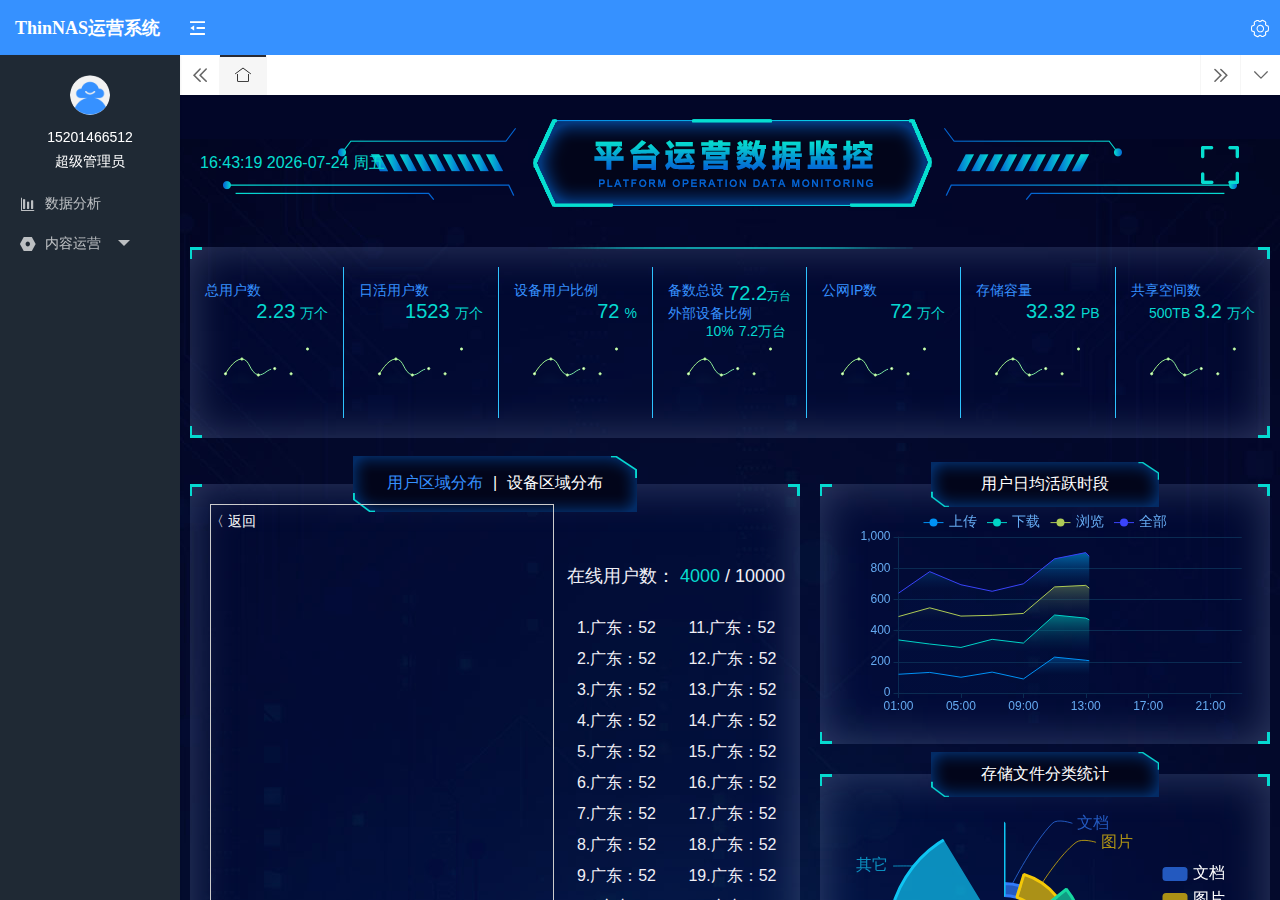
==== views/index.html @ bcdb0633 "first commit 精选内容运营 搜索，列表完成" ====
<!DOCTYPE html>
<html>
<head>
    <meta charset="utf-8">
    <!-- <title>thinNAS</title> -->
    <title>ThinNAS运营系统</title>
    <meta name="renderer" content="webkit">
    <meta http-equiv="X-UA-Compatible" content="IE=edge,chrome=1">
    <link rel="alternate icon" type="image/png" sizes="16x16" href="images/favicon.png">
    <link rel="stylesheet" href="../layuiadmin/layui/css/layui.css" media="all">
    <link rel="stylesheet" href="../layuiadmin/style/admin.css" media="all">
    <link rel="stylesheet" href="font_icon/iconfont.css"><!-- 阿里自定义图标 -->
    <script src="../layuiadmin/layui/layui.js"></script>
    <script src="../js/jquery-3.1.1.min.js"></script>
    <script src="../js/jquery_ex.js"></script>
</head>
<body class="layui-layout-body">
<div id="LAY_app">
    <div class="layui-layout layui-layout-admin">
        <div class="layui-header">
            <div class="layui-logo layui-icon layui-side" lay-href="system/account_list.html">
                <!-- <span>ThinNAS运营系统</span> -->
                <span>ThinNAS运营系统</span>
            </div>
            <!-- 头部区域 -->
            <ul class="layui-nav layui-layout-left">
                <li class="layui-nav-item layadmin-flexible" lay-unselect>
                    <a href="javascript:;" layadmin-event="flexible" title="侧边伸缩">
                        <i class="layui-icon layui-icon-shrink-right" id="LAY_app_flexible"></i>
                    </a>
                </li>
            </ul>
            <ul class="layui-nav layui-layout-right" lay-filter="layadmin-layout-right">
                <li class="layui-nav-item" lay-unselect>
                    <i class="layui-icon iconfont icon-shezhi"></i>
                    <dl class="layui-nav-child">
                        <dd><a lay-href="set/course.html"><i class="layui-icon iconfont icon-shiyongjiaocheng"></i>使用教程</a></dd>
                        <dd><a lay-href="set/question.html"><i class="layui-icon iconfont icon-changjianwenti"></i>常见问题</a></dd>
                        <dd class="layui-ds" data-type="changepwd" ><a href="javascript:;"><i class="layui-icon iconfont icon-xiugaimima"></i>修改密码</a></dd>
                        <dd class="layui-ds" data-type="loginout" ><a href="javascript:;"><i class="layui-icon iconfont icon-exit-logon"></i>退出登录</a></dd>
                    </dl>
                </li>
            </ul>
        </div>

        <!-- 侧边菜单 -->
        <div class="layui-side layui-side-menu">
            
            <div class="">
                <div class="layui-head">
                    <a href="javascript:;" lay-href="">
                        <img id="headimg" src="images/headImg.png" width="40" height="40" />
                        <p id="phone">15201466512</p>
                        <p id="username">超级管理员</p>
                    </a>
                </div>
                <ul class="layui-nav layui-nav-tree" lay-shrink="all" id="LAY-system-side-menu" lay-filter="layadmin-system-side-menu">
                    <li data-name="get" class="layui-nav-item">
                        <a href="javascript:;" lay-href="console/console.html" lay-tips="数据分析" >
                            <i class="layui-icon iconfont icon-data-analysis"></i>
                            <cite>数据分析</cite>
                        </a>
                    </li>
                    
                   
                    <!-- <li data-name="get" class="layui-nav-item">
                        <a href="javascript:;" lay-href="" lay-tips="账号信息" lay-direction="2">
                            <i class="layui-icon iconfont icon-fuwu2"></i>
                            <cite>内容运营</cite>
                        </a>
                    </li> -->
                    <li data-name="component" class="layui-nav-item ">
                        <a href="javascript:;" lay-tips="设置" lay-direction="2">
                            <i class="layui-icon iconfont icon-xitongguanli"></i>
                            <cite>内容运营</cite>
                        </a>
                        <dl class="layui-nav-child">
                            <dd><a lay-href="operate/select_list.html">精选运营</a></dd>
                            <dd data-name="property"><a lay-href="system/circle_list.html">圈子加精审核</a></dd>
                        </dl>
                    </li>
                    
                
                
                </ul>
            </div>
        </div>

        <div class="layadmin-pagetabs" id="LAY_app_tabs">
            <div class="layui-icon layadmin-tabs-control layui-icon-prev" layadmin-event="leftPage"></div>
            <div class="layui-icon layadmin-tabs-control layui-icon-next" layadmin-event="rightPage"></div>
            <div class="layui-icon layadmin-tabs-control layui-icon-down">
                <ul class="layui-nav layadmin-tabs-select" lay-filter="layadmin-pagetabs-nav">
                    <li class="layui-nav-item" lay-unselect>
                        <a href="javascript:;"></a>
                        <dl class="layui-nav-child layui-anim-fadein">
                            <dd layadmin-event="closeThisTabs"><a href="javascript:;">关闭当前标签页</a></dd>
                            <dd layadmin-event="closeOtherTabs"><a href="javascript:;">关闭其它标签页</a></dd>
                            <dd layadmin-event="closeAllTabs"><a href="javascript:;">关闭全部标签页</a></dd>
                        </dl>
                    </li>
                </ul>
            </div>
            <div class="layui-tab" lay-unauto lay-allowClose="true" lay-filter="layadmin-layout-tabs">
                <ul class="layui-tab-title" id="LAY_app_tabsheader">
                    <li lay-id="system/account_list.html" lay-attr="system/account_list.html" class="layui-this"><i
                            class="layui-icon layui-icon-home"></i></li>
                </ul>
            </div>
        </div>
        <!-- 主体内容 -->
        <div class="layui-body" id="LAY_app_body" style="top:95px;">
            <div class="layadmin-tabsbody-item layui-show">
                <iframe src="console/console.html" frameborder="0" allowFullScreen=true class="layadmin-iframe"></iframe>
            </div>
        </div>

        <!-- 辅助元素，一般用于移动设备下遮罩 -->
        <div class="layadmin-body-shade" layadmin-event="shade"></div>
    </div>
</div>
<script src="index.js"></script>
</body>
</html>
---- layuiadmin/layui/css/layui.css ----
/** layui-v2.4.5 MIT License By https://www.layui.com */
.layui-inline,img {display:inline-block;vertical-align:middle}
h1,h2,h3,h4,h5,h6 {font-weight:400}
.layui-edge,.layui-header,.layui-inline,.layui-main {position:relative}
.layui-elip,.layui-form-checkbox span,.layui-form-pane .layui-form-label {text-overflow:ellipsis;white-space:nowrap}
.layui-btn,.layui-edge,.layui-inline,img {vertical-align:middle}
.layui-btn,.layui-disabled,.layui-icon,.layui-unselect {-webkit-user-select:none;-ms-user-select:none;-moz-user-select:none}
blockquote,body,button,dd,div,dl,dt,form,h1,h2,h3,h4,h5,h6,input,li,ol,p,pre,td,textarea,th,ul {margin:0;padding:0;-webkit-tap-highlight-color:rgba(0,0,0,0)}
a:active,a:hover {outline:0}
img {border:none}
li {list-style:none}
table {border-collapse:collapse;border-spacing:0}
h4,h5,h6 {font-size:100%}
button,input,optgroup,option,select,textarea {font-family:inherit;font-size:inherit;font-style:inherit;font-weight:inherit;outline:0}
pre {white-space:pre-wrap;white-space:-moz-pre-wrap;white-space:-pre-wrap;white-space:-o-pre-wrap;word-wrap:break-word}
body {line-height:24px;font:14px Helvetica Neue,Helvetica,PingFang SC,Tahoma,Arial,sans-serif}
hr {height:1px;margin:10px 0;border:0;clear:both}
a {color:#333;text-decoration:none}
a:hover {color:#777}
a cite {font-style:normal;*cursor:pointer}
.layui-border-box,.layui-border-box * {box-sizing:border-box}
.layui-box,.layui-box * {box-sizing:content-box}
.layui-clear {clear:both;*zoom:1}
.layui-clear:after {content:'\20';clear:both;*zoom:1;display:block;height:0}
.layui-inline {*display:inline;*zoom:1}
.layui-edge {display:inline-block;width:0;height:0;border-width:6px;border-style:dashed;border-color:transparent;overflow:hidden}
.layui-edge-top {top:-4px;border-bottom-color:#999;border-bottom-style:solid}
.layui-edge-right {border-left-color:#999;border-left-style:solid}
.layui-edge-bottom {top:2px;border-top-color:#999;border-top-style:solid}
.layui-edge-left {border-right-color:#999;border-right-style:solid}
.layui-elip {overflow:hidden}
.layui-disabled,.layui-disabled:hover {color:#d2d2d2!important;cursor:not-allowed!important}
.layui-circle {border-radius:100%}
.layui-show {display:block!important}
.layui-hide {display:none!important}
@font-face {font-family:layui-icon;src:url(../font/iconfont.eot?v=240);src:url(../font/iconfont.eot?v=240#iefix) format('embedded-opentype'),url(../font/iconfont.svg?v=240#iconfont) format('svg'),url(../font/iconfont.woff?v=240) format('woff'),url(../font/iconfont.ttf?v=240) format('truetype')}
.layui-icon {font-family:layui-icon!important;font-size:16px;font-style:normal;-webkit-font-smoothing:antialiased;-moz-osx-font-smoothing:grayscale}
.layui-icon-reply-fill:before {content:"\e611"}
.layui-icon-set-fill:before {content:"\e614"}
.layui-icon-menu-fill:before {content:"\e60f"}
.layui-icon-search:before {content:"\e615"}
.layui-icon-share:before {content:"\e641"}
.layui-icon-set-sm:before {content:"\e620"}
.layui-icon-engine:before {content:"\e628"}
.layui-icon-close:before {content:"\1006"}
.layui-icon-close-fill:before {content:"\1007"}
.layui-icon-chart-screen:before {content:"\e629"}
.layui-icon-star:before {content:"\e600"}
.layui-icon-circle-dot:before {content:"\e617"}
.layui-icon-chat:before {content:"\e606"}
.layui-icon-release:before {content:"\e609"}
.layui-icon-list:before {content:"\e60a"}
.layui-icon-chart:before {content:"\e62c"}
.layui-icon-ok-circle:before {content:"\1005"}
.layui-icon-layim-theme:before {content:"\e61b"}
.layui-icon-table:before {content:"\e62d"}
.layui-icon-right:before {content:"\e602"}
.layui-icon-left:before {content:"\e603"}
.layui-icon-cart-simple:before {content:"\e698"}
.layui-icon-face-cry:before {content:"\e69c"}
.layui-icon-face-smile:before {content:"\e6af"}
.layui-icon-survey:before {content:"\e6b2"}
.layui-icon-tree:before {content:"\e62e"}
.layui-icon-upload-circle:before {content:"\e62f"}
.layui-icon-add-circle:before {content:"\e61f"}
.layui-icon-download-circle:before {content:"\e601"}
.layui-icon-templeate-1:before {content:"\e630"}
.layui-icon-util:before {content:"\e631"}
.layui-icon-face-surprised:before {content:"\e664"}
.layui-icon-edit:before {content:"\e642"}
.layui-icon-speaker:before {content:"\e645"}
.layui-icon-down:before {content:"\e61a"}
.layui-icon-file:before {content:"\e621"}
.layui-icon-layouts:before {content:"\e632"}
.layui-icon-rate-half:before {content:"\e6c9"}
.layui-icon-add-circle-fine:before {content:"\e608"}
.layui-icon-prev-circle:before {content:"\e633"}
.layui-icon-read:before {content:"\e705"}
.layui-icon-404:before {content:"\e61c"}
.layui-icon-carousel:before {content:"\e634"}
.layui-icon-help:before {content:"\e607"}
.layui-icon-code-circle:before {content:"\e635"}
.layui-icon-water:before {content:"\e636"}
.layui-icon-username:before {content:"\e66f"}
.layui-icon-find-fill:before {content:"\e670"}
.layui-icon-about:before {content:"\e60b"}
.layui-icon-location:before {content:"\e715"}
.layui-icon-up:before {content:"\e619"}
.layui-icon-pause:before {content:"\e651"}
.layui-icon-date:before {content:"\e637"}
.layui-icon-layim-uploadfile:before {content:"\e61d"}
.layui-icon-delete:before {content:"\e640"}
.layui-icon-play:before {content:"\e652"}
.layui-icon-top:before {content:"\e604"}
.layui-icon-friends:before {content:"\e612"}
.layui-icon-refresh-3:before {content:"\e9aa"}
.layui-icon-ok:before {content:"\e605"}
.layui-icon-layer:before {content:"\e638"}
.layui-icon-face-smile-fine:before {content:"\e60c"}
.layui-icon-dollar:before {content:"\e659"}
.layui-icon-group:before {content:"\e613"}
.layui-icon-layim-download:before {content:"\e61e"}
.layui-icon-picture-fine:before {content:"\e60d"}
.layui-icon-link:before {content:"\e64c"}
.layui-icon-diamond:before {content:"\e735"}
.layui-icon-log:before {content:"\e60e"}
.layui-icon-rate-solid:before {content:"\e67a"}
.layui-icon-fonts-del:before {content:"\e64f"}
.layui-icon-unlink:before {content:"\e64d"}
.layui-icon-fonts-clear:before {content:"\e639"}
.layui-icon-triangle-r:before {content:"\e623"}
.layui-icon-circle:before {content:"\e63f"}
.layui-icon-radio:before {content:"\e643"}
.layui-icon-align-center:before {content:"\e647"}
.layui-icon-align-right:before {content:"\e648"}
.layui-icon-align-left:before {content:"\e649"}
.layui-icon-loading-1:before {content:"\e63e"}
.layui-icon-return:before {content:"\e65c"}
.layui-icon-fonts-strong:before {content:"\e62b"}
.layui-icon-upload:before {content:"\e67c"}
.layui-icon-dialogue:before {content:"\e63a"}
.layui-icon-video:before {content:"\e6ed"}
.layui-icon-headset:before {content:"\e6fc"}
.layui-icon-cellphone-fine:before {content:"\e63b"}
.layui-icon-add-1:before {content:"\e654"}
.layui-icon-face-smile-b:before {content:"\e650"}
.layui-icon-fonts-html:before {content:"\e64b"}
.layui-icon-form:before {content:"\e63c"}
.layui-icon-cart:before {content:"\e657"}
.layui-icon-camera-fill:before {content:"\e65d"}
.layui-icon-tabs:before {content:"\e62a"}
.layui-icon-fonts-code:before {content:"\e64e"}
.layui-icon-fire:before {content:"\e756"}
.layui-icon-set:before {content:"\e716"}
.layui-icon-fonts-u:before {content:"\e646"}
.layui-icon-triangle-d:before {content:"\e625"}
.layui-icon-tips:before {content:"\e702"}
.layui-icon-picture:before {content:"\e64a"}
.layui-icon-more-vertical:before {content:"\e671"}
.layui-icon-flag:before {content:"\e66c"}
.layui-icon-loading:before {content:"\e63d"}
.layui-icon-fonts-i:before {content:"\e644"}
.layui-icon-refresh-1:before {content:"\e666"}
.layui-icon-rmb:before {content:"\e65e"}
.layui-icon-home:before {content:"\e68e"}
.layui-icon-user:before {content:"\e770"}
.layui-icon-notice:before {content:"\e667"}
.layui-icon-login-weibo:before {content:"\e675"}
.layui-icon-voice:before {content:"\e688"}
.layui-icon-upload-drag:before {content:"\e681"}
.layui-icon-login-qq:before {content:"\e676"}
.layui-icon-snowflake:before {content:"\e6b1"}
.layui-icon-file-b:before {content:"\e655"}
.layui-icon-template:before {content:"\e663"}
.layui-icon-auz:before {content:"\e672"}
.layui-icon-console:before {content:"\e665"}
.layui-icon-app:before {content:"\e653"}
.layui-icon-prev:before {content:"\e65a"}
.layui-icon-website:before {content:"\e7ae"}
.layui-icon-next:before {content:"\e65b"}
.layui-icon-component:before {content:"\e857"}
.layui-icon-more:before {content:"\e65f"}
.layui-icon-login-wechat:before {content:"\e677"}
.layui-icon-shrink-right:before {content:"\e668"}
.layui-icon-spread-left:before {content:"\e66b"}
.layui-icon-camera:before {content:"\e660"}
.layui-icon-note:before {content:"\e66e"}
.layui-icon-refresh:before {content:"\e669"}
.layui-icon-female:before {content:"\e661"}
.layui-icon-male:before {content:"\e662"}
.layui-icon-password:before {content:"\e673"}
.layui-icon-senior:before {content:"\e674"}
.layui-icon-theme:before {content:"\e66a"}
.layui-icon-tread:before {content:"\e6c5"}
.layui-icon-praise:before {content:"\e6c6"}
.layui-icon-star-fill:before {content:"\e658"}
.layui-icon-rate:before {content:"\e67b"}
.layui-icon-template-1:before {content:"\e656"}
.layui-icon-vercode:before {content:"\e679"}
.layui-icon-cellphone:before {content:"\e678"}
.layui-icon-screen-full:before {content:"\e622"}
.layui-icon-screen-restore:before {content:"\e758"}
.layui-icon-cols:before {content:"\e610"}
.layui-icon-export:before {content:"\e67d"}
.layui-icon-print:before {content:"\e66d"}
.layui-icon-slider:before {content:"\e714"}
.layui-icon-addition:before {content:"\e624"}
.layui-icon-subtraction:before {content:"\e67e"}
.layui-icon-service:before {content:"\e626"}
.layui-icon-transfer:before {content:"\e691"}
.layui-main {width:1140px;margin:0 auto}
.layui-header {z-index:1000;height:60px}
.layui-header a:hover {transition:all .5s;-webkit-transition:all .5s}
.layui-side {position:fixed;left:0;top:0;bottom:0;z-index:999;width:200px;overflow-x:hidden}
.layui-side-scroll {position:relative;width:220px;height:100%;overflow-x:hidden}
.layui-body {position:absolute;left:200px;right:0;top:0;bottom:0;z-index:998;width:auto;overflow:hidden;overflow-y:auto;box-sizing:border-box}
.layui-layout-body {overflow:hidden}
.layui-layout-admin .layui-header {background-color:#23262E}
.layui-layout-admin .layui-side {top:60px;width:200px;overflow-x:hidden}
.layui-layout-admin .layui-body {top:60px;bottom:44px}
.layui-layout-admin .layui-main {width:auto;margin:0 15px}
.layui-layout-admin .layui-footer {position:fixed;left:200px;right:0;bottom:0;height:44px;line-height:44px;padding:0 15px;background-color:#eee}
.layui-layout-admin .layui-logo {position:absolute;left:0;top:0;width:200px;height:100%;line-height:60px;text-align:center;color:#3691FF;font-size:16px}
.layui-layout-admin .layui-header .layui-nav {background:0 0}
.layui-layout-left {position:absolute!important;left:200px;top:0}
.layui-layout-right {position:absolute!important;right:0;top:0}
.layui-container {position:relative;margin:0 auto;padding:0 15px;box-sizing:border-box}
.layui-fluid {position:relative;margin:0 auto;padding:0 15px}
.layui-row:after,.layui-row:before {content:'';display:block;clear:both}
.layui-col-lg1,.layui-col-lg10,.layui-col-lg11,.layui-col-lg12,.layui-col-lg2,.layui-col-lg3,.layui-col-lg4,.layui-col-lg5,.layui-col-lg6,.layui-col-lg7,.layui-col-lg8,.layui-col-lg9,.layui-col-md1,.layui-col-md10,.layui-col-md11,.layui-col-md12,.layui-col-md2,.layui-col-md3,.layui-col-md4,.layui-col-md5,.layui-col-md6,.layui-col-md7,.layui-col-md8,.layui-col-md9,.layui-col-sm1,.layui-col-sm10,.layui-col-sm11,.layui-col-sm12,.layui-col-sm2,.layui-col-sm3,.layui-col-sm4,.layui-col-sm5,.layui-col-sm6,.layui-col-sm7,.layui-col-sm8,.layui-col-sm9,.layui-col-xs1,.layui-col-xs10,.layui-col-xs11,.layui-col-xs12,.layui-col-xs2,.layui-col-xs3,.layui-col-xs4,.layui-col-xs5,.layui-col-xs6,.layui-col-xs7,.layui-col-xs8,.layui-col-xs9 {position:relative;display:block;box-sizing:border-box}
.layui-col-xs1,.layui-col-xs10,.layui-col-xs11,.layui-col-xs12,.layui-col-xs2,.layui-col-xs3,.layui-col-xs4,.layui-col-xs5,.layui-col-xs6,.layui-col-xs7,.layui-col-xs8,.layui-col-xs9 {float:left}
.layui-col-xs1 {width:8.33333333%}
.layui-col-xs2 {width:16.66666667%}
.layui-col-xs3 {width:25%}
.layui-col-xs4 {width:33.33333333%}
.layui-col-xs5 {width:41.66666667%}
.layui-col-xs6 {width:50%}
.layui-col-xs7 {width:58.33333333%}
.layui-col-xs8 {width:66.66666667%}
.layui-col-xs9 {width:75%}
.layui-col-xs10 {width:83.33333333%}
.layui-col-xs11 {width:91.66666667%}
.layui-col-xs12 {width:100%}
.layui-col-xs-offset1 {margin-left:8.33333333%}
.layui-col-xs-offset2 {margin-left:16.66666667%}
.layui-col-xs-offset3 {margin-left:25%}
.layui-col-xs-offset4 {margin-left:33.33333333%}
.layui-col-xs-offset5 {margin-left:41.66666667%}
.layui-col-xs-offset6 {margin-left:50%}
.layui-col-xs-offset7 {margin-left:58.33333333%}
.layui-col-xs-offset8 {margin-left:66.66666667%}
.layui-col-xs-offset9 {margin-left:75%}
.layui-col-xs-offset10 {margin-left:83.33333333%}
.layui-col-xs-offset11 {margin-left:91.66666667%}
.layui-col-xs-offset12 {margin-left:100%}
@media screen and (max-width:768px) {.layui-hide-xs {display:none!important}
.layui-show-xs-block {display:block!important}
.layui-show-xs-inline {display:inline!important}
.layui-show-xs-inline-block {display:inline-block!important}
}
@media screen and (min-width:768px) {.layui-container {width:750px}
.layui-hide-sm {display:none!important}
.layui-show-sm-block {display:block!important}
.layui-show-sm-inline {display:inline!important}
.layui-show-sm-inline-block {display:inline-block!important}
.layui-col-sm1,.layui-col-sm10,.layui-col-sm11,.layui-col-sm12,.layui-col-sm2,.layui-col-sm3,.layui-col-sm4,.layui-col-sm5,.layui-col-sm6,.layui-col-sm7,.layui-col-sm8,.layui-col-sm9 {float:left}
.layui-col-sm1 {width:8.33333333%}
.layui-col-sm2 {width:16.66666667%}
.layui-col-sm3 {width:25%}
.layui-col-sm4 {width:33.33333333%}
.layui-col-sm5 {width:41.66666667%}
.layui-col-sm6 {width:50%}
.layui-col-sm7 {width:58.33333333%}
.layui-col-sm8 {width:66.66666667%}
.layui-col-sm9 {width:75%}
.layui-col-sm10 {width:83.33333333%}
.layui-col-sm11 {width:91.66666667%}
.layui-col-sm12 {width:100%}
.layui-col-sm-offset1 {margin-left:8.33333333%}
.layui-col-sm-offset2 {margin-left:16.66666667%}
.layui-col-sm-offset3 {margin-left:25%}
.layui-col-sm-offset4 {margin-left:33.33333333%}
.layui-col-sm-offset5 {margin-left:41.66666667%}
.layui-col-sm-offset6 {margin-left:50%}
.layui-col-sm-offset7 {margin-left:58.33333333%}
.layui-col-sm-offset8 {margin-left:66.66666667%}
.layui-col-sm-offset9 {margin-left:75%}
.layui-col-sm-offset10 {margin-left:83.33333333%}
.layui-col-sm-offset11 {margin-left:91.66666667%}
.layui-col-sm-offset12 {margin-left:100%}
}
@media screen and (min-width:992px) {.layui-container {width:970px}
.layui-hide-md {display:none!important}
.layui-show-md-block {display:block!important}
.layui-show-md-inline {display:inline!important}
.layui-show-md-inline-block {display:inline-block!important}
.layui-col-md1,.layui-col-md10,.layui-col-md11,.layui-col-md12,.layui-col-md2,.layui-col-md3,.layui-col-md4,.layui-col-md5,.layui-col-md6,.layui-col-md7,.layui-col-md8,.layui-col-md9 {float:left}
.layui-col-md1 {width:8.33333333%}
.layui-col-md2 {width:16.66666667%}
.layui-col-md3 {width:25%}
.layui-col-md4 {width:33.33333333%}
.layui-col-md5 {width:41.66666667%}
.layui-col-md6 {width:50%}
.layui-col-md7 {width:58.33333333%}
.layui-col-md8 {width:66.66666667%}
.layui-col-md9 {width:75%}
.layui-col-md10 {width:83.33333333%}
.layui-col-md11 {width:91.66666667%}
.layui-col-md12 {width:100%}
.layui-col-md-offset1 {margin-left:8.33333333%}
.layui-col-md-offset2 {margin-left:16.66666667%}
.layui-col-md-offset3 {margin-left:25%}
.layui-col-md-offset4 {margin-left:33.33333333%}
.layui-col-md-offset5 {margin-left:41.66666667%}
.layui-col-md-offset6 {margin-left:50%}
.layui-col-md-offset7 {margin-left:58.33333333%}
.layui-col-md-offset8 {margin-left:66.66666667%}
.layui-col-md-offset9 {margin-left:75%}
.layui-col-md-offset10 {margin-left:83.33333333%}
.layui-col-md-offset11 {margin-left:91.66666667%}
.layui-col-md-offset12 {margin-left:100%}
}
@media screen and (min-width:1200px) {.layui-container {width:1170px}
.layui-hide-lg {display:none!important}
.layui-show-lg-block {display:block!important}
.layui-show-lg-inline {display:inline!important}
.layui-show-lg-inline-block {display:inline-block!important}
.layui-col-lg1,.layui-col-lg10,.layui-col-lg11,.layui-col-lg12,.layui-col-lg2,.layui-col-lg3,.layui-col-lg4,.layui-col-lg5,.layui-col-lg6,.layui-col-lg7,.layui-col-lg8,.layui-col-lg9 {float:left}
.layui-col-lg1 {width:8.33333333%}
.layui-col-lg2 {width:16.66666667%}
.layui-col-lg3 {width:25%}
.layui-col-lg4 {width:33.33333333%}
.layui-col-lg5 {width:41.66666667%}
.layui-col-lg6 {width:50%}
.layui-col-lg7 {width:58.33333333%}
.layui-col-lg8 {width:66.66666667%}
.layui-col-lg9 {width:75%}
.layui-col-lg10 {width:83.33333333%}
.layui-col-lg11 {width:91.66666667%}
.layui-col-lg12 {width:100%}
.layui-col-lg-offset1 {margin-left:8.33333333%}
.layui-col-lg-offset2 {margin-left:16.66666667%}
.layui-col-lg-offset3 {margin-left:25%}
.layui-col-lg-offset4 {margin-left:33.33333333%}
.layui-col-lg-offset5 {margin-left:41.66666667%}
.layui-col-lg-offset6 {margin-left:50%}
.layui-col-lg-offset7 {margin-left:58.33333333%}
.layui-col-lg-offset8 {margin-left:66.66666667%}
.layui-col-lg-offset9 {margin-left:75%}
.layui-col-lg-offset10 {margin-left:83.33333333%}
.layui-col-lg-offset11 {margin-left:91.66666667%}
.layui-col-lg-offset12 {margin-left:100%}
}
.layui-col-space1 {margin:-.5px}
.layui-col-space1>* {padding:.5px}
.layui-col-space3 {margin:-1.5px}
.layui-col-space3>* {padding:1.5px}
.layui-col-space5 {margin:-2.5px}
.layui-col-space5>* {padding:2.5px}
.layui-col-space8 {margin:-3.5px}
.layui-col-space8>* {padding:3.5px}
.layui-col-space10 {margin:-5px}
.layui-col-space10>* {padding:5px}
.layui-col-space12 {margin:-6px}
.layui-col-space12>* {padding:6px}
.layui-col-space15 {margin:-7.5px}
.layui-col-space15>* {padding:7.5px}
.layui-col-space18 {margin:-9px}
.layui-col-space18>* {padding:9px}
.layui-col-space20 {margin:-10px}
.layui-col-space20>* {padding:10px}
.layui-col-space22 {margin:-11px}
.layui-col-space22>* {padding:11px}
.layui-col-space25 {margin:-12.5px}
.layui-col-space25>* {padding:12.5px}
.layui-col-space30 {margin:-15px}
.layui-col-space30>* {padding:15px}
.layui-btn,.layui-input,.layui-select,.layui-textarea,.layui-upload-button {outline:0;-webkit-appearance:none;transition:all .3s;-webkit-transition:all .3s;box-sizing:border-box}
.layui-elem-quote {margin-bottom:10px;padding:15px;line-height:22px;border-left:5px solid #3691FF;border-radius:0 2px 2px 0;background-color:#f2f2f2}
.layui-quote-nm {border-style:solid;border-width:1px 1px 1px 5px;background:0 0}
.layui-elem-field {margin-bottom:10px;padding:0;border-width:1px;border-style:solid}
.layui-elem-field legend {margin-left:20px;padding:0 10px;font-size:20px;font-weight:300}
.layui-field-title {margin:10px 0 20px;border-width:1px 0 0}
.layui-field-box {padding:10px 15px}
.layui-field-title .layui-field-box {padding:10px 0}
.layui-progress {position:relative;height:6px;border-radius:20px;background-color:#e2e2e2}
.layui-progress-bar {position:absolute;left:0;top:0;width:0;max-width:100%;height:6px;border-radius:20px;text-align:right;background-color:#3691FF;transition:all .3s;-webkit-transition:all .3s}
.layui-progress-big,.layui-progress-big .layui-progress-bar {height:18px;line-height:18px}
.layui-progress-text {position:relative;top:-20px;line-height:18px;font-size:12px;color:#666}
.layui-progress-big .layui-progress-text {position:static;padding:0 10px;color:#fff}
.layui-collapse {border-width:1px;border-style:solid;border-radius:2px}
.layui-colla-content,.layui-colla-item {border-top-width:1px;border-top-style:solid}
.layui-colla-item:first-child {border-top:none}
.layui-colla-title {position:relative;height:42px;line-height:42px;padding:0 15px 0 35px;color:#333;background-color:#f2f2f2;cursor:pointer;font-size:14px;overflow:hidden}
.layui-colla-content {display:none;padding:10px 15px;line-height:22px;color:#666}
.layui-colla-icon {position:absolute;left:15px;top:0;font-size:14px}
.layui-card {margin-bottom:15px;border-radius:2px;background-color:#fff;box-shadow:0 1px 2px 0 rgba(0,0,0,.05)}
.layui-card:last-child {margin-bottom:0}
.layui-card-header {position:relative;height:42px;line-height:42px;padding:0 15px;border-bottom:1px solid #f6f6f6;color:#333;border-radius:2px 2px 0 0;font-size:14px}
.layui-bg-black,.layui-bg-blue,.layui-bg-cyan,.layui-bg-green,.layui-bg-orange,.layui-bg-red {color:#fff!important}
.layui-card-body {position:relative;padding:10px 15px;line-height:24px}
.layui-card-body[pad15] {padding:15px}
.layui-card-body[pad20] {padding:20px}
.layui-card-body .layui-table {margin:5px 0}
.layui-card .layui-tab {margin:0}
.layui-panel-window {position:relative;padding:15px;border-radius:0;border-top:5px solid #E6E6E6;background-color:#fff}
.layui-auxiliar-moving {position:fixed;left:0;right:0;top:0;bottom:0;width:100%;height:100%;background:0 0;z-index:9999999999}
.layui-form-label,.layui-form-mid,.layui-form-select,.layui-input-block,.layui-input-inline,.layui-textarea {position:relative}
.layui-bg-red {background-color:#FF5722!important}
.layui-bg-orange {background-color:#FFB800!important}
.layui-bg-green {background-color:#3691FF!important}
.layui-bg-cyan {background-color:#2F4056!important}
.layui-bg-blue {background-color:#3691FF!important}
.layui-bg-black {background-color:#393D49!important}
.layui-bg-gray {background-color:#eee!important;color:#666!important}
.layui-badge-rim,.layui-colla-content,.layui-colla-item,.layui-collapse,.layui-elem-field,.layui-form-pane .layui-form-item[pane],.layui-form-pane .layui-form-label,.layui-input,.layui-layedit,.layui-layedit-tool,.layui-quote-nm,.layui-select,.layui-tab-bar,.layui-tab-card,.layui-tab-title,.layui-tab-title .layui-this:after,.layui-textarea {border-color:#e6e6e6}
.layui-timeline-item:before,hr {background-color:#e6e6e6}
.layui-text {line-height:22px;font-size:14px;color:#666}
.layui-text h1,.layui-text h2,.layui-text h3 {font-weight:500;color:#333}
.layui-text h1 {font-size:30px}
.layui-text h2 {font-size:24px}
.layui-text h3 {font-size:18px}
.layui-text a:not(.layui-btn) {color:#01AAED}
.layui-text a:not(.layui-btn):hover {text-decoration:underline}
.layui-text ul {padding:5px 0 5px 15px}
.layui-text ul li {margin-top:5px;list-style-type:disc}
.layui-text em,.layui-word-aux {color:#999!important;padding:0 5px!important}
.layui-btn {display:inline-block;height:38px;line-height:38px;padding:0 18px;background-color:#3691FF;color:#fff;white-space:nowrap;text-align:center;font-size:14px;border:none;border-radius:2px;cursor:pointer}
.layui-btn:hover {opacity:.8;filter:alpha(opacity=80);color:#fff}
.layui-btn:active {opacity:1;filter:alpha(opacity=100)}
.layui-btn+.layui-btn {margin-left:10px}
.layui-btn-container {font-size:0}
.layui-btn-container .layui-btn {margin-right:10px;margin-bottom:10px}
.layui-btn-container .layui-btn+.layui-btn {margin-left:0}
.layui-table .layui-btn-container .layui-btn {margin-bottom:9px}
.layui-btn-radius {border-radius:100px}
.layui-btn .layui-icon {margin-right:3px;font-size:18px;vertical-align:bottom;vertical-align:middle\9}
.layui-btn-primary {border:1px solid #C9C9C9;background-color:#fff;color:#555}
.layui-btn-primary:hover {border-color:#3691FF;color:#333}
.layui-btn-normal {background-color:#3691FF}
.layui-btn-warm {background-color:#FFB800}
.layui-btn-danger {background-color:#FF5722}
.layui-btn-disabled,.layui-btn-disabled:active,.layui-btn-disabled:hover {border:1px solid #e6e6e6;background-color:#FBFBFB;color:#C9C9C9;cursor:not-allowed;opacity:1}
.layui-btn-lg {height:44px;line-height:44px;padding:0 25px;font-size:16px}
.layui-btn-sm {height:30px;line-height:30px;padding:0 10px;font-size:12px}
.layui-btn-sm i {font-size:16px!important}
.layui-btn-xs {height:22px;line-height:22px;padding:0 5px;font-size:12px}
.layui-btn-xs i {font-size:14px!important}
.layui-btn-group {display:inline-block;vertical-align:middle;font-size:0}
.layui-btn-group .layui-btn {margin-left:0!important;margin-right:0!important;border-left:1px solid rgba(255,255,255,.5);border-radius:0}
.layui-btn-group .layui-btn-primary {border-left:none}
.layui-btn-group .layui-btn-primary:hover {border-color:#C9C9C9;color:#3691FF}
.layui-btn-group .layui-btn:first-child {border-left:none;border-radius:2px 0 0 2px}
.layui-btn-group .layui-btn-primary:first-child {border-left:1px solid #c9c9c9}
.layui-btn-group .layui-btn:last-child {border-radius:0 2px 2px 0}
.layui-btn-group .layui-btn+.layui-btn {margin-left:0}
.layui-btn-group+.layui-btn-group {margin-left:10px}
.layui-btn-fluid {width:100%}
.layui-input,.layui-select,.layui-textarea {height:38px;line-height:1.3;line-height:38px\9;border-width:1px;border-style:solid;background-color:#fff;border-radius:2px}
.layui-input::-webkit-input-placeholder,.layui-select::-webkit-input-placeholder,.layui-textarea::-webkit-input-placeholder {line-height:1.3}
.layui-input,.layui-textarea {display:block;width:100%;padding-left:10px}
.layui-input:hover,.layui-textarea:hover {border-color:#D2D2D2!important}
.layui-input:focus,.layui-textarea:focus {border-color:#C9C9C9!important}
.layui-textarea {min-height:100px;height:auto;line-height:20px;padding:6px 10px;resize:vertical}
.layui-select {padding:0 10px}
.layui-form input[type=checkbox],.layui-form input[type=radio],.layui-form select {display:none}
.layui-form [lay-ignore] {display:initial}
.layui-form-item {margin-bottom:15px;clear:both;*zoom:1}
.layui-form-item:after {content:'\20';clear:both;*zoom:1;display:block;height:0}
.layui-form-label {float:left;display:block;padding:7px 15px;width:80px;font-weight:400;line-height:20px;text-align:right}
.layui-form-label-col {display:block;float:none;padding:9px 0;line-height:20px;text-align:left}
.layui-form-item .layui-inline {margin-bottom:5px;margin-right:10px}
.layui-input-block {margin-left:110px;min-height:36px}
.layui-input-inline {display:inline-block;vertical-align:middle}
.layui-form-item .layui-input-inline {float:left;width:190px;margin-right:10px}
.layui-form-text .layui-input-inline {width:auto}
.layui-form-mid {float:left;display:block;padding:9px 0!important;line-height:20px;margin-right:10px}
.layui-form-danger+.layui-form-select .layui-input,.layui-form-danger:focus {border-color:#FF5722!important}
.layui-form-select .layui-input {padding-right:30px;cursor:pointer}
.layui-form-select .layui-edge {position:absolute;right:10px;top:50%;margin-top:-3px;cursor:pointer;border-width:6px;border-top-color:#c2c2c2;border-top-style:solid;transition:all .3s;-webkit-transition:all .3s}
.layui-form-select dl {display:none;position:absolute;left:0;top:42px;padding:5px 0;z-index:899;min-width:100%;border:1px solid #d2d2d2;max-height:300px;overflow-y:auto;background-color:#fff;border-radius:2px;box-shadow:0 2px 4px rgba(0,0,0,.12);box-sizing:border-box}
.layui-form-select dl dd,.layui-form-select dl dt {padding:0 10px;line-height:36px;white-space:nowrap;overflow:hidden;text-overflow:ellipsis}
.layui-form-select dl dt {font-size:12px;color:#999}
.layui-form-select dl dd {cursor:pointer}
.layui-form-select dl dd:hover {background-color:#f2f2f2;-webkit-transition:.5s all;transition:.5s all}
.layui-form-select .layui-select-group dd {padding-left:20px}
.layui-form-select dl dd.layui-select-tips {padding-left:10px!important;color:#999}
.layui-form-select dl dd.layui-this {background-color:#3691FF;color:#fff}
.layui-form-checkbox,.layui-form-select dl dd.layui-disabled {background-color:#fff}
.layui-form-selected dl {display:block}
.layui-form-checkbox,.layui-form-checkbox *,.layui-form-switch {display:inline-block;vertical-align:middle}
.layui-form-selected .layui-edge {margin-top:-9px;-webkit-transform:rotate(180deg);transform:rotate(180deg);margin-top:-3px\9}
:root .layui-form-selected .layui-edge {margin-top:-9px\0/IE9}
.layui-form-selectup dl {top:auto;bottom:42px}
.layui-select-none {margin:5px 0;text-align:center;color:#999}
.layui-select-disabled .layui-disabled {border-color:#eee!important}
.layui-select-disabled .layui-edge {border-top-color:#d2d2d2}
.layui-form-checkbox {position:relative;height:30px;line-height:30px;margin-right:10px;padding-right:30px;cursor:pointer;font-size:0;-webkit-transition:.1s linear;transition:.1s linear;box-sizing:border-box}
.layui-form-checkbox span {padding:0 10px;height:100%;font-size:14px;border-radius:2px 0 0 2px;background-color:#d2d2d2;color:#fff;overflow:hidden}
.layui-form-checkbox:hover span {background-color:#c2c2c2}
.layui-form-checkbox i {position:absolute;right:0;top:0;width:30px;height:28px;border:1px solid #d2d2d2;border-left:none;border-radius:0 2px 2px 0;color:#fff;font-size:20px;text-align:center}
.layui-form-checkbox:hover i {border-color:#c2c2c2;color:#c2c2c2}
.layui-form-checked,.layui-form-checked:hover {border-color:#3691FF}
.layui-form-checked span,.layui-form-checked:hover span {background-color:#3691FF}
.layui-form-checked i,.layui-form-checked:hover i {color:#3691FF}
.layui-form-item .layui-form-checkbox {margin-top:4px}
.layui-form-checkbox[lay-skin=primary] {height:auto!important;line-height:normal!important;min-width:18px;min-height:18px;border:none!important;margin-right:0;padding-left:28px;padding-right:0;background:0 0}
.layui-form-checkbox[lay-skin=primary] span {padding-left:0;padding-right:15px;line-height:18px;background:0 0;color:#666}
.layui-form-checkbox[lay-skin=primary] i {right:auto;left:0;width:16px;height:16px;line-height:16px;border:1px solid #d2d2d2;font-size:12px;border-radius:2px;background-color:#fff;-webkit-transition:.1s linear;transition:.1s linear}
.layui-form-checkbox[lay-skin=primary]:hover i {border-color:#3691FF;color:#fff}
.layui-form-checked[lay-skin=primary] i {border-color:#3691FF;background-color:#3691FF;color:#fff}
.layui-checkbox-disbaled[lay-skin=primary] span {background:0 0!important;color:#c2c2c2}
.layui-checkbox-disbaled[lay-skin=primary]:hover i {border-color:#d2d2d2}
.layui-form-item .layui-form-checkbox[lay-skin=primary] {margin-top:10px}
.layui-form-switch {position:relative;height:22px;line-height:22px;min-width:35px;padding:0 5px;margin-top:8px;border:1px solid #d2d2d2;border-radius:20px;cursor:pointer;background-color:#fff;-webkit-transition:.1s linear;transition:.1s linear}
.layui-form-switch i {position:absolute;left:5px;top:3px;width:16px;height:16px;border-radius:20px;background-color:#d2d2d2;-webkit-transition:.1s linear;transition:.1s linear}
.layui-form-switch em {position:relative;top:0;width:25px;margin-left:21px;padding:0!important;text-align:center!important;color:#999!important;font-style:normal!important;font-size:12px}
.layui-form-onswitch {border-color:#3691FF;background-color:#3691FF}
.layui-checkbox-disbaled,.layui-checkbox-disbaled i {border-color:#e2e2e2!important}
.layui-form-onswitch i {left:100%;margin-left:-21px;background-color:#fff}
.layui-form-onswitch em {margin-left:5px;margin-right:21px;color:#fff!important}
.layui-checkbox-disbaled span {background-color:#e2e2e2!important}
.layui-checkbox-disbaled:hover i {color:#fff!important}
[lay-radio] {display:none}
.layui-form-radio,.layui-form-radio * {display:inline-block;vertical-align:middle}
.layui-form-radio {line-height:28px;margin:6px 10px 0 0;padding-right:10px;cursor:pointer;font-size:0}
.layui-form-radio * {font-size:14px}
.layui-form-radio>i {margin-right:8px;font-size:22px;color:#c2c2c2}
.layui-form-radio>i:hover,.layui-form-radioed>i {color:#3691FF}
.layui-radio-disbaled>i {color:#e2e2e2!important}
.layui-form-pane .layui-form-label {width:110px;padding:8px 15px;height:38px;line-height:20px;border-width:1px;border-style:solid;border-radius:2px 0 0 2px;text-align:center;background-color:#FBFBFB;overflow:hidden;box-sizing:border-box}
.layui-form-pane .layui-input-inline {margin-left:-1px}
.layui-form-pane .layui-input-block {margin-left:110px;left:-1px}
.layui-form-pane .layui-input {border-radius:0 2px 2px 0}
.layui-form-pane .layui-form-text .layui-form-label {float:none;width:100%;border-radius:2px;box-sizing:border-box;text-align:left}
.layui-form-pane .layui-form-text .layui-input-inline {display:block;margin:0;top:-1px;clear:both}
.layui-form-pane .layui-form-text .layui-input-block {margin:0;left:0;top:-1px}
.layui-form-pane .layui-form-text .layui-textarea {min-height:100px;border-radius:0 0 2px 2px}
.layui-form-pane .layui-form-checkbox {margin:4px 0 4px 10px}
.layui-form-pane .layui-form-radio,.layui-form-pane .layui-form-switch {margin-top:6px;margin-left:10px}
.layui-form-pane .layui-form-item[pane] {position:relative;border-width:1px;border-style:solid}
.layui-form-pane .layui-form-item[pane] .layui-form-label {position:absolute;left:0;top:0;height:100%;border-width:0 1px 0 0}
.layui-form-pane .layui-form-item[pane] .layui-input-inline {margin-left:110px}
@media screen and (max-width:450px) {.layui-form-item .layui-form-label {text-overflow:ellipsis;overflow:hidden;white-space:nowrap}
.layui-form-item .layui-inline {display:block;margin-right:0;margin-bottom:20px;clear:both}
.layui-form-item .layui-inline:after {content:'\20';clear:both;display:block;height:0}
.layui-form-item .layui-input-inline {display:block;float:none;left:-3px;width:auto;margin:0 0 10px 112px}
.layui-form-item .layui-input-inline+.layui-form-mid {margin-left:110px;top:-5px;padding:0}
.layui-form-item .layui-form-checkbox {margin-right:5px;margin-bottom:5px}
}
.layui-layedit {border-width:1px;border-style:solid;border-radius:2px}
.layui-layedit-tool {padding:3px 5px;border-bottom-width:1px;border-bottom-style:solid;font-size:0}
.layedit-tool-fixed {position:fixed;top:0;border-top:1px solid #e2e2e2}
.layui-layedit-tool .layedit-tool-mid,.layui-layedit-tool .layui-icon {display:inline-block;vertical-align:middle;text-align:center;font-size:14px}
.layui-layedit-tool .layui-icon {position:relative;width:32px;height:30px;line-height:30px;margin:3px 5px;color:#777;cursor:pointer;border-radius:2px}
.layui-layedit-tool .layui-icon:hover {color:#393D49}
.layui-layedit-tool .layui-icon:active {color:#000}
.layui-layedit-tool .layedit-tool-active {background-color:#e2e2e2;color:#000}
.layui-layedit-tool .layui-disabled,.layui-layedit-tool .layui-disabled:hover {color:#d2d2d2;cursor:not-allowed}
.layui-layedit-tool .layedit-tool-mid {width:1px;height:18px;margin:0 10px;background-color:#d2d2d2}
.layedit-tool-html {width:50px!important;font-size:30px!important}
.layedit-tool-b,.layedit-tool-code,.layedit-tool-help {font-size:16px!important}
.layedit-tool-d,.layedit-tool-face,.layedit-tool-image,.layedit-tool-unlink {font-size:18px!important}
.layedit-tool-image input {position:absolute;font-size:0;left:0;top:0;width:100%;height:100%;opacity:.01;filter:Alpha(opacity=1);cursor:pointer}
.layui-layedit-iframe iframe {display:block;width:100%}
#LAY_layedit_code {overflow:hidden}
.layui-laypage {display:inline-block;*display:inline;*zoom:1;vertical-align:middle;margin:10px 0;font-size:0}
.layui-laypage>a:first-child,.layui-laypage>a:first-child em {border-radius:2px 0 0 2px}
.layui-laypage>a:last-child,.layui-laypage>a:last-child em {border-radius:0 2px 2px 0}
.layui-laypage>:first-child {margin-left:0!important}
.layui-laypage>:last-child {margin-right:0!important}
.layui-laypage a,.layui-laypage button,.layui-laypage input,.layui-laypage select,.layui-laypage span {border:1px solid #e2e2e2}
.layui-laypage a,.layui-laypage span {display:inline-block;*display:inline;*zoom:1;vertical-align:middle;padding:0 15px;height:28px;line-height:28px;margin:0 -1px 5px 0;background-color:#fff;color:#333;font-size:12px}
.layui-flow-more a *,.layui-laypage input,.layui-table-view select[lay-ignore] {display:inline-block}
.layui-laypage a:hover {color:#3691FF}
.layui-laypage em {font-style:normal}
.layui-laypage .layui-laypage-spr {color:#999;font-weight:700}
.layui-laypage a {text-decoration:none}
.layui-laypage .layui-laypage-curr {position:relative}
.layui-laypage .layui-laypage-curr em {position:relative;color:#fff}
.layui-laypage .layui-laypage-curr .layui-laypage-em {position:absolute;left:-1px;top:-1px;padding:1px;width:100%;height:100%;background-color:#3691FF}
.layui-laypage-em {border-radius:2px}
.layui-laypage-next em,.layui-laypage-prev em {font-family:Sim sun;font-size:16px}
.layui-laypage .layui-laypage-count,.layui-laypage .layui-laypage-limits,.layui-laypage .layui-laypage-refresh,.layui-laypage .layui-laypage-skip {margin-left:10px;margin-right:10px;padding:0;border:none}
.layui-laypage .layui-laypage-limits,.layui-laypage .layui-laypage-refresh {vertical-align:top}
.layui-laypage .layui-laypage-refresh i {font-size:18px;cursor:pointer}
.layui-laypage select {height:22px;padding:3px;border-radius:2px;cursor:pointer}
.layui-laypage .layui-laypage-skip {height:30px;line-height:30px;color:#999}
.layui-laypage button,.layui-laypage input {height:30px;line-height:30px;border-radius:2px;vertical-align:top;background-color:#fff;box-sizing:border-box}
.layui-laypage input {width:40px;margin:0 10px;padding:0 3px;text-align:center}
.layui-laypage input:focus,.layui-laypage select:focus {border-color:#3691FF!important}
.layui-laypage button {margin-left:10px;padding:0 10px;cursor:pointer}
.layui-table,.layui-table-view {margin:10px 0}
.layui-flow-more {margin:10px 0;text-align:center;color:#999;font-size:14px}
.layui-flow-more a {height:32px;line-height:32px}
.layui-flow-more a * {vertical-align:top}
.layui-flow-more a cite {padding:0 20px;border-radius:3px;background-color:#eee;color:#333;font-style:normal}
.layui-flow-more a cite:hover {opacity:.8}
.layui-flow-more a i {font-size:30px;color:#737383}
.layui-table {width:100%;background-color:#fff;color:#666}
.layui-table tr {transition:all .3s;-webkit-transition:all .3s}
.layui-table th {text-align:left;font-weight:400}
.layui-table tbody tr:hover,.layui-table thead tr,.layui-table-click,.layui-table-header,.layui-table-hover,.layui-table-mend,.layui-table-patch,.layui-table-tool,.layui-table-total,.layui-table-total tr,.layui-table[lay-even] tr:nth-child(even) {background-color:#f2f2f2}
.layui-table td,.layui-table th,.layui-table-col-set,.layui-table-fixed-r,.layui-table-grid-down,.layui-table-header,.layui-table-page,.layui-table-tips-main,.layui-table-tool,.layui-table-total,.layui-table-view,.layui-table[lay-skin=line],.layui-table[lay-skin=row] {border-width:1px;border-style:solid;border-color:#e6e6e6}
.layui-table td,.layui-table th {position:relative;padding:9px 15px;min-height:20px;line-height:20px;font-size:14px}
.layui-table[lay-skin=line] td,.layui-table[lay-skin=line] th {border-width:0 0 1px}
.layui-table[lay-skin=row] td,.layui-table[lay-skin=row] th {border-width:0 1px 0 0}
.layui-table[lay-skin=nob] td,.layui-table[lay-skin=nob] th {border:none}
.layui-table img {max-width:100px}
.layui-table[lay-size=lg] td,.layui-table[lay-size=lg] th {padding:15px 30px}
.layui-table-view .layui-table[lay-size=lg] .layui-table-cell {height:40px;line-height:40px}
.layui-table[lay-size=sm] td,.layui-table[lay-size=sm] th {font-size:12px;padding:5px 10px}
.layui-table-view .layui-table[lay-size=sm] .layui-table-cell {height:20px;line-height:20px}
.layui-table[lay-data] {display:none}
.layui-table-box {position:relative;overflow:hidden}
.layui-table-view .layui-table {position:relative;width:auto;margin:0}
.layui-table-view .layui-table[lay-skin=line] {border-width:0 1px 0 0}
.layui-table-view .layui-table[lay-skin=row] {border-width:0 0 1px}
.layui-table-view .layui-table td,.layui-table-view .layui-table th {padding:5px 0;border-top:none;border-left:none}
.layui-table-view .layui-table th.layui-unselect .layui-table-cell span {cursor:pointer}
.layui-table-view .layui-table td {cursor:default}
.layui-table-view .layui-form-checkbox[lay-skin=primary] i {width:18px;height:18px}
.layui-table-view .layui-form-radio {line-height:0;padding:0}
.layui-table-view .layui-form-radio>i {margin:0;font-size:20px}
.layui-table-init {position:absolute;left:0;top:0;width:100%;height:100%;text-align:center;z-index:110}
.layui-table-init .layui-icon {position:absolute;left:50%;top:50%;margin:-15px 0 0 -15px;font-size:30px;color:#c2c2c2}
.layui-table-header {border-width:0 0 1px;overflow:hidden}
.layui-table-header .layui-table {margin-bottom:-1px}
.layui-table-tool .layui-inline[lay-event] {position:relative;width:26px;height:26px;padding:5px;line-height:16px;margin-right:10px;text-align:center;color:#333;border:1px solid #ccc;cursor:pointer;-webkit-transition:.5s all;transition:.5s all}
.layui-table-tool .layui-inline[lay-event]:hover {border:1px solid #999}
.layui-table-tool-temp {padding-right:120px}
.layui-table-tool-self {position:absolute;right:17px;top:10px}
.layui-table-tool .layui-table-tool-self .layui-inline[lay-event] {margin:0 0 0 10px}
.layui-table-tool-panel {position:absolute;top:29px;left:-1px;padding:5px 0;min-width:150px;min-height:40px;border:1px solid #d2d2d2;text-align:left;overflow-y:auto;background-color:#fff;box-shadow:0 2px 4px rgba(0,0,0,.12)}
.layui-table-cell,.layui-table-tool-panel li {overflow:hidden;text-overflow:ellipsis;white-space:nowrap}
.layui-table-tool-panel li {padding:0 10px;line-height:30px;-webkit-transition:.5s all;transition:.5s all}
.layui-table-tool-panel li .layui-form-checkbox[lay-skin=primary] {width:100%;padding-left:28px}
.layui-table-tool-panel li:hover {background-color:#f2f2f2}
.layui-table-tool-panel li .layui-form-checkbox[lay-skin=primary] i {position:absolute;left:0;top:0}
.layui-table-tool-panel li .layui-form-checkbox[lay-skin=primary] span {padding:0}
.layui-table-tool .layui-table-tool-self .layui-table-tool-panel {left:auto;right:-1px}
.layui-table-col-set {position:absolute;right:0;top:0;width:20px;height:100%;border-width:0 0 0 1px;background-color:#fff}
.layui-table-sort {width:10px;height:20px;margin-left:5px;cursor:pointer!important}
.layui-table-sort .layui-edge {position:absolute;left:5px;border-width:5px}
.layui-table-sort .layui-table-sort-asc {top:3px;border-top:none;border-bottom-style:solid;border-bottom-color:#b2b2b2}
.layui-table-sort .layui-table-sort-asc:hover {border-bottom-color:#666}
.layui-table-sort .layui-table-sort-desc {bottom:5px;border-bottom:none;border-top-style:solid;border-top-color:#b2b2b2}
.layui-table-sort .layui-table-sort-desc:hover {border-top-color:#666}
.layui-table-sort[lay-sort=asc] .layui-table-sort-asc {border-bottom-color:#000}
.layui-table-sort[lay-sort=desc] .layui-table-sort-desc {border-top-color:#000}
.layui-table-cell {height:28px;line-height:28px;padding:0 15px;position:relative;box-sizing:border-box}
.layui-table-cell .layui-form-checkbox[lay-skin=primary] {top:-1px;padding:0}
.layui-table-cell .layui-table-link {color:#01AAED}
.laytable-cell-checkbox,.laytable-cell-numbers,.laytable-cell-radio,.laytable-cell-space {padding:0;text-align:center}
.layui-table-body {position:relative;overflow:auto;margin-right:-1px;margin-bottom:-1px}
.layui-table-body .layui-none {line-height:26px;padding:15px;text-align:center;color:#999}
.layui-table-fixed {position:absolute;left:0;top:0;z-index:101}
.layui-table-fixed .layui-table-body {overflow:hidden}
.layui-table-fixed-l {box-shadow:0 -1px 8px rgba(0,0,0,.08)}
.layui-table-fixed-r {left:auto;right:-1px;border-width:0 0 0 1px;box-shadow:-1px 0 8px rgba(0,0,0,.08)}
.layui-table-fixed-r .layui-table-header {position:relative;overflow:visible}
.layui-table-mend {position:absolute;right:-49px;top:0;height:100%;width:50px}
.layui-table-tool {position:relative;z-index:890;width:100%;min-height:50px;line-height:30px;padding:10px 15px;border-width:0 0 1px}
.layui-table-tool .layui-btn-container {margin-bottom:-10px}
.layui-table-page,.layui-table-total {border-width:1px 0 0;margin-bottom:-1px;overflow:hidden}
.layui-table-page {position:relative;width:100%;padding:7px 7px 0;height:41px;font-size:12px;white-space:nowrap}
.layui-table-page>div {height:26px}
.layui-table-page .layui-laypage {margin:0}
.layui-table-page .layui-laypage a,.layui-table-page .layui-laypage span {height:26px;line-height:26px;margin-bottom:10px;border:none;background:0 0}
.layui-table-page .layui-laypage a,.layui-table-page .layui-laypage span.layui-laypage-curr {padding:0 12px}
.layui-table-page .layui-laypage span {margin-left:0;padding:0}
.layui-table-page .layui-laypage .layui-laypage-prev {margin-left:-7px!important}
.layui-table-page .layui-laypage .layui-laypage-curr .layui-laypage-em {left:0;top:0;padding:0}
.layui-table-page .layui-laypage button,.layui-table-page .layui-laypage input {height:26px;line-height:26px}
.layui-table-page .layui-laypage input {width:40px}
.layui-table-page .layui-laypage button {padding:0 10px}
.layui-table-page select {height:18px}
.layui-table-patch .layui-table-cell {padding:0;width:30px}
.layui-table-edit {position:absolute;left:0;top:0;width:100%;height:100%;padding:0 14px 1px;border-radius:0;box-shadow:1px 1px 20px rgba(0,0,0,.15)}
.layui-table-edit:focus {border-color:#3691FF!important}
select.layui-table-edit {padding:0 0 0 10px;border-color:#C9C9C9}
.layui-table-view .layui-form-checkbox,.layui-table-view .layui-form-radio,.layui-table-view .layui-form-switch {top:0;margin:0;box-sizing:content-box}
.layui-table-view .layui-form-checkbox {top:-1px;height:26px;line-height:26px}
.layui-table-view .layui-form-checkbox i {height:26px}
.layui-table-grid .layui-table-cell {overflow:visible}
.layui-table-grid-down {position:absolute;top:0;right:0;width:26px;height:100%;padding:5px 0;border-width:0 0 0 1px;text-align:center;background-color:#fff;color:#999;cursor:pointer}
.layui-table-grid-down .layui-icon {position:absolute;top:50%;left:50%;margin:-8px 0 0 -8px}
.layui-table-grid-down:hover {background-color:#fbfbfb}
body .layui-table-tips .layui-layer-content {background:0 0;padding:0;box-shadow:0 1px 6px rgba(0,0,0,.12)}
.layui-table-tips-main {margin:-44px 0 0 -1px;max-height:150px;padding:8px 15px;font-size:14px;overflow-y:scroll;background-color:#fff;color:#666}
.layui-table-tips-c {position:absolute;right:-3px;top:-13px;width:20px;height:20px;padding:3px;cursor:pointer;background-color:#666;border-radius:50%;color:#fff}
.layui-table-tips-c:hover {background-color:#777}
.layui-table-tips-c:before {position:relative;right:-2px}
.layui-upload-file {display:none!important;opacity:.01;filter:Alpha(opacity=1)}
.layui-upload-drag,.layui-upload-form,.layui-upload-wrap {display:inline-block}
.layui-upload-list {margin:10px 0}
.layui-upload-choose {padding:0 10px;color:#999}
.layui-upload-drag {position:relative;padding:30px;border:1px dashed #e2e2e2;background-color:#fff;text-align:center;cursor:pointer;color:#999}
.layui-upload-drag .layui-icon {font-size:50px;color:#3691FF}
.layui-upload-drag[lay-over] {border-color:#3691FF}
.layui-upload-iframe {position:absolute;width:0;height:0;border:0;visibility:hidden}
.layui-upload-wrap {position:relative;vertical-align:middle}
.layui-upload-wrap .layui-upload-file {display:block!important;position:absolute;left:0;top:0;z-index:10;font-size:100px;width:100%;height:100%;opacity:.01;filter:Alpha(opacity=1);cursor:pointer}
.layui-transfer-active,.layui-transfer-box {display:inline-block;vertical-align:middle}
.layui-transfer-box,.layui-transfer-header,.layui-transfer-search {border-width:0;border-style:solid;border-color:#e6e6e6}
.layui-transfer-box {position:relative;border-width:1px;width:200px;height:360px;border-radius:2px;background-color:#fff}
.layui-transfer-box .layui-form-checkbox {width:100%;margin:0 !important}
.layui-transfer-header {height:38px;line-height:38px;padding:0 10px;border-bottom-width:1px}
.layui-transfer-search {position:relative;padding:10px;border-bottom-width:1px}
.layui-transfer-search .layui-input {height:32px;padding-left:30px;font-size:12px}
.layui-transfer-search .layui-icon-search {position:absolute;left:20px;top:50%;margin-top:-8px;color:#666}
.layui-transfer-active {margin:0 15px}
.layui-transfer-active .layui-btn {display:block;margin:0;padding:0 15px;background-color:#5FB878;border-color:#5FB878;color:#fff}
.layui-transfer-active .layui-btn-disabled {background-color:#FBFBFB;border-color:#e6e6e6;color:#C9C9C9}
.layui-transfer-active .layui-btn:first-child {margin-bottom:15px}
.layui-transfer-active .layui-btn .layui-icon {margin:0;font-size:14px !important}
.layui-transfer-data {padding:5px 0;overflow:auto}
.layui-transfer-data li {height:32px;line-height:32px;padding:0 10px}
.layui-transfer-data li:hover {background-color:#f2f2f2;transition:.5s all}
.layui-transfer-data .layui-none {padding:15px 10px;text-align:center;color:#999}
.layui-nav {position:relative;padding:0 20px;background-color:#393D49;color:#fff;border-radius:2px;font-size:0;box-sizing:border-box}
.layui-nav * {font-size:14px}
.layui-nav .layui-nav-item {position:relative;display:inline-block;*display:inline;*zoom:1;vertical-align:middle;line-height:60px}
.layui-nav .layui-nav-item a {display:block;padding:0 20px;color:#fff;color:rgba(255,255,255,.7);transition:all .3s;-webkit-transition:all .3s}
.layui-nav .layui-this:after,.layui-nav-bar,.layui-nav-tree .layui-nav-itemed:after {position:absolute;left:0;top:0;width:0;height:5px;background-color:#3691FF;transition:all .2s;-webkit-transition:all .2s}
.layui-nav-bar {z-index:1000}
.layui-nav .layui-nav-item a:hover,.layui-nav .layui-this a {color:#fff}
.layui-nav .layui-this:after {content:'';top:auto;bottom:0;width:100%}
.layui-nav-img {width:30px;height:30px;margin-right:10px;border-radius:50%}
.layui-nav .layui-nav-more {content:'';width:0;height:0;border-style:solid dashed dashed;border-color:#fff transparent transparent;overflow:hidden;cursor:pointer;transition:all .2s;-webkit-transition:all .2s;position:absolute;top:50%;right:3px;margin-top:-3px;border-width:6px;border-top-color:rgba(255,255,255,.7)}
.layui-nav .layui-nav-mored,.layui-nav-itemed>a .layui-nav-more {margin-top:-9px;border-style:dashed dashed solid;border-color:transparent transparent #fff}
.layui-nav-child {display:none;position:absolute;left:0;top:65px;min-width:100%;line-height:36px;padding:5px 0;box-shadow:0 2px 4px rgba(0,0,0,.12);border:1px solid #d2d2d2;background-color:#fff;z-index:100;border-radius:2px;white-space:nowrap}
.layui-nav .layui-nav-child a {color:#333}
.layui-nav .layui-nav-child a:hover {background-color:#f2f2f2;color:#000}
.layui-nav-child dd {position:relative}
.layui-nav .layui-nav-child dd.layui-this a,.layui-nav-child dd.layui-this {background-color:#3691FF;color:#fff}
.layui-nav-child dd.layui-this:after {display:none}
.layui-nav-tree {width:200px;padding:0}
.layui-nav-tree .layui-nav-item {display:block;width:100%;line-height:45px}
.layui-nav-tree .layui-nav-item a {position:relative;height:45px;line-height:45px;text-overflow:ellipsis;overflow:hidden;white-space:nowrap}
.layui-nav-tree .layui-nav-item a:hover {background-color:#4E5465}
.layui-nav-tree .layui-nav-bar {width:5px;height:0;background-color:#3691FF}
.layui-nav-tree .layui-nav-child dd.layui-this,.layui-nav-tree .layui-nav-child dd.layui-this a,.layui-nav-tree .layui-this,.layui-nav-tree .layui-this>a,.layui-nav-tree .layui-this>a:hover {background-color:#3691FF;color:#fff}
.layui-nav-tree .layui-this:after {display:none}
.layui-nav-itemed>a,.layui-nav-tree .layui-nav-title a,.layui-nav-tree .layui-nav-title a:hover {color:#fff!important}
.layui-nav-tree .layui-nav-child {position:relative;z-index:0;top:0;border:none;box-shadow:none}
.layui-nav-tree .layui-nav-child a {height:40px;line-height:40px;color:#fff;color:rgba(255,255,255,.7)}
.layui-nav-tree .layui-nav-child,.layui-nav-tree .layui-nav-child a:hover {background:0 0;color:#fff}
.layui-nav-tree .layui-nav-more {right:10px}
.layui-nav-itemed>.layui-nav-child {display:block;padding:0;background-color:rgba(0,0,0,.3)!important}
.layui-nav-itemed>.layui-nav-child>.layui-this>.layui-nav-child {display:block}
.layui-nav-side {position:fixed;top:0;bottom:0;left:0;overflow-x:hidden;z-index:999}
.layui-bg-blue .layui-nav-bar,.layui-bg-blue .layui-nav-itemed:after,.layui-bg-blue .layui-this:after {background-color:#93D1FF}
.layui-bg-blue .layui-nav-child dd.layui-this {background-color:#3691FF}
.layui-bg-blue .layui-nav-itemed>a,.layui-nav-tree.layui-bg-blue .layui-nav-title a,.layui-nav-tree.layui-bg-blue .layui-nav-title a:hover {background-color:#007DDB!important}
.layui-breadcrumb {visibility:hidden;font-size:0}
.layui-breadcrumb>* {font-size:14px}
.layui-breadcrumb a {color:#999!important}
.layui-breadcrumb a:hover {color:#3691FF!important}
.layui-breadcrumb a cite {color:#666;font-style:normal}
.layui-breadcrumb span[lay-separator] {margin:0 10px;color:#999}
.layui-tab {margin:10px 0;text-align:left!important}
.layui-tab[overflow]>.layui-tab-title {overflow:hidden}
.layui-tab-title {position:relative;left:0;height:40px;white-space:nowrap;font-size:0;border-bottom-width:1px;border-bottom-style:solid;transition:all .2s;-webkit-transition:all .2s}
.layui-tab-title li {display:inline-block;*display:inline;*zoom:1;vertical-align:middle;font-size:14px;transition:all .2s;-webkit-transition:all .2s;position:relative;line-height:40px;min-width:65px;padding:0 15px;text-align:center;cursor:pointer}
.layui-tab-title li a {display:block}
.layui-tab-title .layui-this {color:#000}
.layui-tab-title .layui-this:after {position:absolute;left:0;top:0;content:'';width:100%;height:41px;border-width:1px;border-style:solid;border-bottom-color:#fff;border-radius:2px 2px 0 0;box-sizing:border-box;pointer-events:none}
.layui-tab-bar {position:absolute;right:0;top:0;z-index:10;width:30px;height:39px;line-height:39px;border-width:1px;border-style:solid;border-radius:2px;text-align:center;background-color:#fff;cursor:pointer}
.layui-tab-bar .layui-icon {position:relative;display:inline-block;top:3px;transition:all .3s;-webkit-transition:all .3s}
.layui-tab-item {display:none}
.layui-tab-more {padding-right:30px;height:auto!important;white-space:normal!important}
.layui-tab-more li.layui-this:after {border-bottom-color:#e2e2e2;border-radius:2px}
.layui-tab-more .layui-tab-bar .layui-icon {top:-2px;top:3px\9;-webkit-transform:rotate(180deg);transform:rotate(180deg)}
:root .layui-tab-more .layui-tab-bar .layui-icon {top:-2px\0/IE9}
.layui-tab-content {padding:10px}
.layui-tab-title li .layui-tab-close {position:relative;display:inline-block;width:18px;height:18px;line-height:20px;margin-left:8px;top:1px;text-align:center;font-size:14px;color:#c2c2c2;transition:all .2s;-webkit-transition:all .2s}
.layui-tab-title li .layui-tab-close:hover {border-radius:2px;background-color:#FF5722;color:#fff}
.layui-tab-brief>.layui-tab-title .layui-this {color:#3691FF}
.layui-tab-brief>.layui-tab-more li.layui-this:after,.layui-tab-brief>.layui-tab-title .layui-this:after {border:none;border-radius:0;border-bottom:2px solid #3691FF}
.layui-tab-brief[overflow]>.layui-tab-title .layui-this:after {top:-1px}
.layui-tab-card {border-width:1px;border-style:solid;border-radius:2px;box-shadow:0 2px 5px 0 rgba(0,0,0,.1)}
.layui-tab-card>.layui-tab-title {background-color:#f2f2f2}
.layui-tab-card>.layui-tab-title li {margin-right:-1px;margin-left:-1px}
.layui-tab-card>.layui-tab-title .layui-this {background-color:#fff}
.layui-tab-card>.layui-tab-title .layui-this:after {border-top:none;border-width:1px;border-bottom-color:#fff}
.layui-tab-card>.layui-tab-title .layui-tab-bar {height:40px;line-height:40px;border-radius:0;border-top:none;border-right:none}
.layui-tab-card>.layui-tab-more .layui-this {background:0 0;color:#3691FF}
.layui-tab-card>.layui-tab-more .layui-this:after {border:none}
.layui-timeline {padding-left:5px}
.layui-timeline-item {position:relative;padding-bottom:20px}
.layui-timeline-axis {position:absolute;left:-5px;top:0;z-index:10;width:20px;height:20px;line-height:20px;background-color:#fff;color:#3691FF;border-radius:50%;text-align:center;cursor:pointer}
.layui-timeline-axis:hover {color:#FF5722}
.layui-timeline-item:before {content:'';position:absolute;left:5px;top:0;z-index:0;width:1px;height:100%}
.layui-timeline-item:last-child:before {display:none}
.layui-timeline-item:first-child:before {display:block}
.layui-timeline-content {padding-left:25px}
.layui-timeline-title {position:relative;margin-bottom:10px}
.layui-badge,.layui-badge-dot,.layui-badge-rim {position:relative;display:inline-block;padding:0 6px;font-size:12px;text-align:center;background-color:#FF5722;color:#fff;border-radius:2px}
.layui-badge {height:18px;line-height:18px}
.layui-badge-dot {width:8px;height:8px;padding:0;border-radius:50%}
.layui-badge-rim {height:18px;line-height:18px;border-width:1px;border-style:solid;background-color:#fff;color:#666}
.layui-btn .layui-badge,.layui-btn .layui-badge-dot {margin-left:5px}
.layui-nav .layui-badge,.layui-nav .layui-badge-dot {position:absolute;top:50%;margin:-8px 6px 0}
.layui-tab-title .layui-badge,.layui-tab-title .layui-badge-dot {left:5px;top:-2px}
.layui-carousel {position:relative;left:0;top:0;background-color:#f8f8f8}
.layui-carousel>[carousel-item] {position:relative;width:100%;height:100%;overflow:hidden}
.layui-carousel>[carousel-item]:before {position:absolute;content:'\e63d';left:50%;top:50%;width:100px;line-height:20px;margin:-10px 0 0 -50px;text-align:center;color:#c2c2c2;font-family:layui-icon!important;font-size:30px;font-style:normal;-webkit-font-smoothing:antialiased;-moz-osx-font-smoothing:grayscale}
.layui-carousel>[carousel-item]>* {display:none;position:absolute;left:0;top:0;width:100%;height:100%;background-color:#f8f8f8;transition-duration:.3s;-webkit-transition-duration:.3s}
.layui-carousel-updown>* {-webkit-transition:.3s ease-in-out up;transition:.3s ease-in-out up}
.layui-carousel-arrow {display:none\9;opacity:0;position:absolute;left:10px;top:50%;margin-top:-18px;width:36px;height:36px;line-height:36px;text-align:center;font-size:20px;border:0;border-radius:50%;background-color:rgba(0,0,0,.2);color:#fff;-webkit-transition-duration:.3s;transition-duration:.3s;cursor:pointer}
.layui-carousel-arrow[lay-type=add] {left:auto!important;right:10px}
.layui-carousel:hover .layui-carousel-arrow[lay-type=add],.layui-carousel[lay-arrow=always] .layui-carousel-arrow[lay-type=add] {right:20px}
.layui-carousel[lay-arrow=always] .layui-carousel-arrow {opacity:1;left:20px}
.layui-carousel[lay-arrow=none] .layui-carousel-arrow {display:none}
.layui-carousel-arrow:hover,.layui-carousel-ind ul:hover {background-color:rgba(0,0,0,.35)}
.layui-carousel:hover .layui-carousel-arrow {display:block\9;opacity:1;left:20px}
.layui-carousel-ind {position:relative;top:-35px;width:100%;line-height:0!important;text-align:center;font-size:0}
.layui-carousel[lay-indicator=outside] {margin-bottom:30px}
.layui-carousel[lay-indicator=outside] .layui-carousel-ind {top:10px}
.layui-carousel[lay-indicator=outside] .layui-carousel-ind ul {background-color:rgba(0,0,0,.5)}
.layui-carousel[lay-indicator=none] .layui-carousel-ind {display:none}
.layui-carousel-ind ul {display:inline-block;padding:5px;background-color:rgba(0,0,0,.2);border-radius:10px;-webkit-transition-duration:.3s;transition-duration:.3s}
.layui-carousel-ind li {display:inline-block;width:10px;height:10px;margin:0 3px;font-size:14px;background-color:#e2e2e2;background-color:rgba(255,255,255,.5);border-radius:50%;cursor:pointer;-webkit-transition-duration:.3s;transition-duration:.3s}
.layui-carousel-ind li:hover {background-color:rgba(255,255,255,.7)}
.layui-carousel-ind li.layui-this {background-color:#fff}
.layui-carousel>[carousel-item]>.layui-carousel-next,.layui-carousel>[carousel-item]>.layui-carousel-prev,.layui-carousel>[carousel-item]>.layui-this {display:block}
.layui-carousel>[carousel-item]>.layui-this {left:0}
.layui-carousel>[carousel-item]>.layui-carousel-prev {left:-100%}
.layui-carousel>[carousel-item]>.layui-carousel-next {left:100%}
.layui-carousel>[carousel-item]>.layui-carousel-next.layui-carousel-left,.layui-carousel>[carousel-item]>.layui-carousel-prev.layui-carousel-right {left:0}
.layui-carousel>[carousel-item]>.layui-this.layui-carousel-left {left:-100%}
.layui-carousel>[carousel-item]>.layui-this.layui-carousel-right {left:100%}
.layui-carousel[lay-anim=updown] .layui-carousel-arrow {left:50%!important;top:20px;margin:0 0 0 -18px}
.layui-carousel[lay-anim=updown]>[carousel-item]>*,.layui-carousel[lay-anim=fade]>[carousel-item]>* {left:0!important}
.layui-carousel[lay-anim=updown] .layui-carousel-arrow[lay-type=add] {top:auto!important;bottom:20px}
.layui-carousel[lay-anim=updown] .layui-carousel-ind {position:absolute;top:50%;right:20px;width:auto;height:auto}
.layui-carousel[lay-anim=updown] .layui-carousel-ind ul {padding:3px 5px}
.layui-carousel[lay-anim=updown] .layui-carousel-ind li {display:block;margin:6px 0}
.layui-carousel[lay-anim=updown]>[carousel-item]>.layui-this {top:0}
.layui-carousel[lay-anim=updown]>[carousel-item]>.layui-carousel-prev {top:-100%}
.layui-carousel[lay-anim=updown]>[carousel-item]>.layui-carousel-next {top:100%}
.layui-carousel[lay-anim=updown]>[carousel-item]>.layui-carousel-next.layui-carousel-left,.layui-carousel[lay-anim=updown]>[carousel-item]>.layui-carousel-prev.layui-carousel-right {top:0}
.layui-carousel[lay-anim=updown]>[carousel-item]>.layui-this.layui-carousel-left {top:-100%}
.layui-carousel[lay-anim=updown]>[carousel-item]>.layui-this.layui-carousel-right {top:100%}
.layui-carousel[lay-anim=fade]>[carousel-item]>.layui-carousel-next,.layui-carousel[lay-anim=fade]>[carousel-item]>.layui-carousel-prev {opacity:0}
.layui-carousel[lay-anim=fade]>[carousel-item]>.layui-carousel-next.layui-carousel-left,.layui-carousel[lay-anim=fade]>[carousel-item]>.layui-carousel-prev.layui-carousel-right {opacity:1}
.layui-carousel[lay-anim=fade]>[carousel-item]>.layui-this.layui-carousel-left,.layui-carousel[lay-anim=fade]>[carousel-item]>.layui-this.layui-carousel-right {opacity:0}
.layui-fixbar {position:fixed;right:15px;bottom:15px;z-index:999999}
.layui-fixbar li {width:50px;height:50px;line-height:50px;margin-bottom:1px;text-align:center;cursor:pointer;font-size:30px;background-color:#9F9F9F;color:#fff;border-radius:2px;opacity:.95}
.layui-fixbar li:hover {opacity:.85}
.layui-fixbar li:active {opacity:1}
.layui-fixbar .layui-fixbar-top {display:none;font-size:40px}
body .layui-util-face {border:none;background:0 0}
body .layui-util-face .layui-layer-content {padding:0;background-color:#fff;color:#666;box-shadow:none}
.layui-util-face .layui-layer-TipsG {display:none}
.layui-util-face ul {position:relative;width:372px;padding:10px;border:1px solid #D9D9D9;background-color:#fff;box-shadow:0 0 20px rgba(0,0,0,.2)}
.layui-util-face ul li {cursor:pointer;float:left;border:1px solid #e8e8e8;height:22px;width:26px;overflow:hidden;margin:-1px 0 0 -1px;padding:4px 2px;text-align:center}
.layui-util-face ul li:hover {position:relative;z-index:2;border:1px solid #eb7350;background:#fff9ec}
.layui-code {position:relative;margin:10px 0;padding:15px;line-height:20px;border:1px solid #ddd;border-left-width:6px;background-color:#F2F2F2;color:#333;font-family:Courier New;font-size:12px}
.layui-rate,.layui-rate * {display:inline-block;vertical-align:middle}
.layui-rate {padding:10px 5px 10px 0;font-size:0}
.layui-rate li i.layui-icon {font-size:20px;color:#FFB800;margin-right:5px;transition:all .3s;-webkit-transition:all .3s}
.layui-rate li i:hover {cursor:pointer;transform:scale(1.12);-webkit-transform:scale(1.12)}
.layui-rate[readonly] li i:hover {cursor:default;transform:scale(1)}
.layui-colorpicker {width:26px;height:26px;border:1px solid #e6e6e6;padding:5px;border-radius:2px;line-height:24px;display:inline-block;cursor:pointer;transition:all .3s;-webkit-transition:all .3s}
.layui-colorpicker:hover {border-color:#d2d2d2}
.layui-colorpicker.layui-colorpicker-lg {width:34px;height:34px;line-height:32px}
.layui-colorpicker.layui-colorpicker-sm {width:24px;height:24px;line-height:22px}
.layui-colorpicker.layui-colorpicker-xs {width:22px;height:22px;line-height:20px}
.layui-colorpicker-trigger-bgcolor {display:block;background:url([data-uri]);border-radius:2px}
.layui-colorpicker-trigger-span {display:block;height:100%;box-sizing:border-box;border:1px solid rgba(0,0,0,.15);border-radius:2px;text-align:center}
.layui-colorpicker-trigger-i {display:inline-block;color:#FFF;font-size:12px}
.layui-colorpicker-trigger-i.layui-icon-close {color:#999}
.layui-colorpicker-main {position:absolute;z-index:66666666;width:280px;padding:7px;background:#FFF;border:1px solid #d2d2d2;border-radius:2px;box-shadow:0 2px 4px rgba(0,0,0,.12)}
.layui-colorpicker-main-wrapper {height:180px;position:relative}
.layui-colorpicker-basis {width:260px;height:100%;position:relative}
.layui-colorpicker-basis-white {width:100%;height:100%;position:absolute;top:0;left:0;background:linear-gradient(90deg,#FFF,hsla(0,0%,100%,0))}
.layui-colorpicker-basis-black {width:100%;height:100%;position:absolute;top:0;left:0;background:linear-gradient(0deg,#000,transparent)}
.layui-colorpicker-basis-cursor {width:10px;height:10px;border:1px solid #FFF;border-radius:50%;position:absolute;top:-3px;right:-3px;cursor:pointer}
.layui-colorpicker-side {position:absolute;top:0;right:0;width:12px;height:100%;background:linear-gradient(red,#FF0,#0F0,#0FF,#00F,#F0F,red)}
.layui-colorpicker-side-slider {width:100%;height:5px;box-shadow:0 0 1px #888;box-sizing:border-box;background:#FFF;border-radius:1px;border:1px solid #f0f0f0;cursor:pointer;position:absolute;left:0}
.layui-colorpicker-main-alpha {display:none;height:12px;margin-top:7px;background:url([data-uri])}
.layui-colorpicker-alpha-bgcolor {height:100%;position:relative}
.layui-colorpicker-alpha-slider {width:5px;height:100%;box-shadow:0 0 1px #888;box-sizing:border-box;background:#FFF;border-radius:1px;border:1px solid #f0f0f0;cursor:pointer;position:absolute;top:0}
.layui-colorpicker-main-pre {padding-top:7px;font-size:0}
.layui-colorpicker-pre {width:20px;height:20px;border-radius:2px;display:inline-block;margin-left:6px;margin-bottom:7px;cursor:pointer}
.layui-colorpicker-pre:nth-child(11n+1) {margin-left:0}
.layui-colorpicker-pre-isalpha {background:url([data-uri])}
.layui-colorpicker-pre.layui-this {box-shadow:0 0 3px 2px rgba(0,0,0,.15)}
.layui-colorpicker-pre>div {height:100%;border-radius:2px}
.layui-colorpicker-main-input {text-align:right;padding-top:7px}
.layui-colorpicker-main-input .layui-btn-container .layui-btn {margin:0 0 0 10px}
.layui-colorpicker-main-input div.layui-inline {float:left;margin-right:10px;font-size:14px}
.layui-colorpicker-main-input input.layui-input {width:150px;height:30px;color:#666}
.layui-slider {height:4px;background:#e2e2e2;border-radius:3px;position:relative;cursor:pointer}
.layui-slider-bar {border-radius:3px;position:absolute;height:100%}
.layui-slider-step {position:absolute;top:0;width:4px;height:4px;border-radius:50%;background:#FFF;-webkit-transform:translateX(-50%);transform:translateX(-50%)}
.layui-slider-wrap {width:36px;height:36px;position:absolute;top:-16px;-webkit-transform:translateX(-50%);transform:translateX(-50%);z-index:10;text-align:center}
.layui-slider-wrap-btn {width:12px;height:12px;border-radius:50%;background:#FFF;display:inline-block;vertical-align:middle;cursor:pointer;transition:.3s}
.layui-slider-wrap:after {content:"";height:100%;display:inline-block;vertical-align:middle}
.layui-slider-wrap-btn.layui-slider-hover,.layui-slider-wrap-btn:hover {transform:scale(1.2)}
.layui-slider-wrap-btn.layui-disabled:hover {transform:scale(1)!important}
.layui-slider-tips {position:absolute;top:-42px;z-index:66666666;white-space:nowrap;display:none;-webkit-transform:translateX(-50%);transform:translateX(-50%);color:#FFF;background:#000;border-radius:3px;height:25px;line-height:25px;padding:0 10px}
.layui-slider-tips:after {content:'';position:absolute;bottom:-12px;left:50%;margin-left:-6px;width:0;height:0;border-width:6px;border-style:solid;border-color:#000 transparent transparent}
.layui-slider-input {width:70px;height:32px;border:1px solid #e6e6e6;border-radius:3px;font-size:16px;line-height:32px;position:absolute;right:0;top:-15px}
.layui-slider-input-btn {display:none;position:absolute;top:0;right:0;width:20px;height:100%;border-left:1px solid #d2d2d2}
.layui-slider-input-btn i {cursor:pointer;position:absolute;right:0;bottom:0;width:20px;height:50%;font-size:12px;line-height:16px;text-align:center;color:#999}
.layui-slider-input-btn i:first-child {top:0;border-bottom:1px solid #d2d2d2}
.layui-slider-input-txt {height:100%;font-size:14px}
.layui-slider-input-txt input {height:100%;border:none}
.layui-slider-input-btn i:hover {color:#3691FF}
.layui-slider-vertical {width:4px;margin-left:34px}
.layui-slider-vertical .layui-slider-bar {width:4px}
.layui-slider-vertical .layui-slider-step {top:auto;left:0;-webkit-transform:translateY(50%);transform:translateY(50%)}
.layui-slider-vertical .layui-slider-wrap {top:auto;left:-16px;-webkit-transform:translateY(50%);transform:translateY(50%)}
.layui-slider-vertical .layui-slider-tips {top:auto;left:2px}
@media \0screen {.layui-slider-wrap-btn {margin-left:-20px}
.layui-slider-vertical .layui-slider-wrap-btn {margin-left:0;margin-bottom:-20px}
.layui-slider-vertical .layui-slider-tips {margin-left:-8px}
.layui-slider>span {margin-left:8px}
}
.layui-tree {line-height:22px}
.layui-tree .layui-form-checkbox {margin:0 !important}

.layui-tree-set {width:100%;position:relative}
.layui-tree-pack {display:none;padding-left:20px;position:relative}
.layui-tree-iconClick,.layui-tree-main {display:inline-block;vertical-align:middle}
.layui-tree-line .layui-tree-pack {padding-left:27px}
.layui-tree-line .layui-tree-set .layui-tree-set:after {content:'';position:absolute;top:14px;left:-9px;width:17px;height:0;border-top:1px dotted #c0c4cc}
.layui-tree-entry {position:relative;padding:3px 0;height:20px;white-space:nowrap}
.layui-tree-entry:hover {background-color:#eee}
.layui-tree-line .layui-tree-entry:hover {background-color:rgba(0,0,0,0)}
.layui-tree-line .layui-tree-entry:hover .layui-tree-txt {color:#999;text-decoration:underline;transition:.3s}
.layui-tree-main {cursor:pointer;padding-right:10px}
.layui-tree-line .layui-tree-set:before {content:'';position:absolute;top:0;left:-9px;width:0;height:100%;border-left:1px dotted #c0c4cc}
.layui-tree-line .layui-tree-set.layui-tree-setLineShort:before {height:13px}
.layui-tree-line .layui-tree-set.layui-tree-setHide:before {height:0}
.layui-tree-iconClick {position:relative;height:20px;line-height:20px;margin:0 10px;color:#c0c4cc}
.layui-tree-icon {height:12px;line-height:12px;width:12px;text-align:center;border:1px solid #c0c4cc}
.layui-tree-iconClick .layui-icon {font-size:18px}
.layui-tree-icon .layui-icon {font-size:12px;color:#666}
.layui-tree-iconArrow {padding:0 5px}
.layui-tree-iconArrow:after {content:'';position:absolute;left:4px;top:3px;z-index:100;width:0;height:0;border-width:5px;border-style:solid;border-color:transparent transparent transparent #c0c4cc;transition:.5s}
.layui-tree-btnGroup,.layui-tree-editInput {position:relative;vertical-align:middle;display:inline-block}
.layui-tree-spread>.layui-tree-entry>.layui-tree-iconClick>.layui-tree-iconArrow:after {transform:rotate(90deg) translate(3px,4px)}
.layui-tree-txt {display:inline-block;vertical-align:middle;color:#555}
.layui-tree-search {margin-bottom:15px;color:#666}
.layui-tree-btnGroup .layui-icon {display:inline-block;vertical-align:middle;padding:0 2px;cursor:pointer}
.layui-tree-btnGroup .layui-icon:hover {color:#999;transition:.3s}
.layui-tree-entry:hover .layui-tree-btnGroup {visibility:visible}
.layui-tree-editInput {height:20px;line-height:20px;padding:0 3px;border:none;background-color:rgba(0,0,0,.05)}
.layui-tree-emptyText {text-align:center;color:#999}
.layui-anim {-webkit-animation-duration:.3s;animation-duration:.3s;-webkit-animation-fill-mode:both;animation-fill-mode:both}
.layui-anim.layui-icon {display:inline-block}
.layui-anim-loop {-webkit-animation-iteration-count:infinite;animation-iteration-count:infinite}
.layui-trans,.layui-trans a {transition:all .3s;-webkit-transition:all .3s}
@-webkit-keyframes layui-rotate {from {-webkit-transform:rotate(0)}
to {-webkit-transform:rotate(360deg)}
}
@keyframes layui-rotate {from {transform:rotate(0)}
to {transform:rotate(360deg)}
}
.layui-anim-rotate {-webkit-animation-name:layui-rotate;animation-name:layui-rotate;-webkit-animation-duration:1s;animation-duration:1s;-webkit-animation-timing-function:linear;animation-timing-function:linear}
@-webkit-keyframes layui-up {from {-webkit-transform:translate3d(0,100%,0);opacity:.3}
to {-webkit-transform:translate3d(0,0,0);opacity:1}
}
@keyframes layui-up {from {transform:translate3d(0,100%,0);opacity:.3}
to {transform:translate3d(0,0,0);opacity:1}
}
.layui-anim-up {-webkit-animation-name:layui-up;animation-name:layui-up}
@-webkit-keyframes layui-upbit {from {-webkit-transform:translate3d(0,30px,0);opacity:.3}
to {-webkit-transform:translate3d(0,0,0);opacity:1}
}
@keyframes layui-upbit {from {transform:translate3d(0,30px,0);opacity:.3}
to {transform:translate3d(0,0,0);opacity:1}
}
.layui-anim-upbit {-webkit-animation-name:layui-upbit;animation-name:layui-upbit}
@-webkit-keyframes layui-scale {0% {opacity:.3;-webkit-transform:scale(.5)}
100% {opacity:1;-webkit-transform:scale(1)}
}
@keyframes layui-scale {0% {opacity:.3;-ms-transform:scale(.5);transform:scale(.5)}
100% {opacity:1;-ms-transform:scale(1);transform:scale(1)}
}
.layui-anim-scale {-webkit-animation-name:layui-scale;animation-name:layui-scale}
@-webkit-keyframes layui-scale-spring {0% {opacity:.5;-webkit-transform:scale(.5)}
80% {opacity:.8;-webkit-transform:scale(1.1)}
100% {opacity:1;-webkit-transform:scale(1)}
}
@keyframes layui-scale-spring {0% {opacity:.5;transform:scale(.5)}
80% {opacity:.8;transform:scale(1.1)}
100% {opacity:1;transform:scale(1)}
}
.layui-anim-scaleSpring {-webkit-animation-name:layui-scale-spring;animation-name:layui-scale-spring}
@-webkit-keyframes layui-fadein {0% {opacity:0}
100% {opacity:1}
}
@keyframes layui-fadein {0% {opacity:0}
100% {opacity:1}
}
.layui-anim-fadein {-webkit-animation-name:layui-fadein;animation-name:layui-fadein}
@-webkit-keyframes layui-fadeout {0% {opacity:1}
100% {opacity:0}
}
@keyframes layui-fadeout {0% {opacity:1}
100% {opacity:0}
}
.layui-tree {
        line-height: 22px;
}
---- layuiadmin/style/admin.css ----
/** layuiAdmin.std-v1.0.0 LPPL License By http://www.layui.com/admin/ */
html #layuicss-layuiAdmin {display:none;position:absolute;width:1989px}
::-webkit-input-placeholder {color:#ccc}
html {background-color:#f2f2f2;color:#666}
.layadmin-tabsbody-item,[template] {display:none}
[lay-href],[lay-tips],[layadmin-event] {cursor:pointer}
.layui-layout-admin .layui-header {position:fixed;top:0;left:0;width:100%;height:55px}
.layui-layout-admin .layui-header .layui-nav .layui-nav-child a {color:#333}
.layui-layout-admin .layui-side {width:180px;top:55px;z-index:1001}
.layui-layout-admin .layui-header .layui-nav .layui-nav-item,.layui-layout-admin .layui-logo {height:55px;line-height:55px}
.layui-layout-admin .layui-logo {transform: translate3d(0,0,0);
    -webkit-transform: translate3d(0,0,0);position:fixed;left:0;top:0;z-index:1002;width:180px;height:55px;box-sizing:border-box;overflow:hidden;padding-left:15px;font-weight:700;background-repeat:no-repeat;background-position:center center;text-align: left;}
.layadmin-pagetabs,.layui-layout-admin .layui-body,.layui-layout-admin .layui-footer,.layui-layout-admin .layui-layout-left {left:180px}
.layadmin-pagetabs {position:fixed;top:55px;right:0;z-index:999}
.layadmin-pagetabs .layui-breadcrumb {padding:0 15px}
.layui-layout-admin .layui-body {top:90px;bottom:0}
.layui-layout-admin .layui-body .layadmin-tabsbody-item {position:absolute;top:0;bottom:0;left:0;right:0;overflow:hidden}
.layui-layout-admin .layui-header .layui-nav-img {width:26px;height:26px}
.layui-layout-admin .layui-header .layui-nav-child {top:55px}
.layui-layout-admin .layui-header .layui-layout-right .layui-nav-child {left:auto;right:0}
.layui-layout-admin .layui-header .layui-nav .layui-nav-child dd.layui-this,.layui-layout-admin .layui-header .layui-nav .layui-nav-child dd.layui-this a {background:0 0}
.layadmin-pagetabs,.layui-layout-admin .layui-body,.layui-layout-admin .layui-footer,.layui-layout-admin .layui-header .layui-layout-right,.layui-layout-admin .layui-header .layui-nav .layui-nav-item,.layui-layout-admin .layui-layout-left,.layui-layout-admin .layui-logo,.layui-layout-admin .layui-side {transition:all .3s;-webkit-transition:all .3s}
.layui-icon-login-qq {color:#3492ED}
.layui-icon-login-wechat {color:#4DAF29}
.layui-icon-login-weibo {color:#CF1900}
.layui-form[wid100] .layui-form-label {width:100px}
.layui-form[wid100] .layui-input-block {margin-left:130px}
@media screen and (max-width:450px) {.layui-form[wid100] .layui-form-item .layui-input-inline {margin-left:132px}
.layui-form[wid100] .layui-form-item .layui-input-inline+.layui-form-mid {margin-left:130px}
}
.layui-form-item .layui-input-company {width:auto;padding-right:10px;line-height:38px}
.layui-bg-white {background-color:#fff}
.layadmin-loading {position:absolute;left:50%;top:50%;margin:-16px -15px;font-size:30px;color:#c2c2c2}
.layadmin-fixed {position:fixed;left:0;top:0;z-index:999}
.layadmin-link {color:#029789!important}
.layadmin-link:hover {opacity:.8}
.layui-layer-admin .layui-layer-title {height:50px;line-height:50px;border:0;background-color:#1F2934;color:#fff}
.layui-layer-admin i[close] {position:absolute;padding:5px;right:10px;top:12px;color:#fff;cursor:pointer}
.layui-layer-admin .layui-layer-content {padding:20px;line-height:22px}
.layui-layer-admin .layui-layer-content cite {font-style:normal;color:#FF5722}
.layui-layer-adminRight {top:50px!important;bottom:0;box-shadow:1px 1px 10px rgba(0,0,0,.1);border-radius:0;overflow:auto}
.layadmin-note .layui-layer-content {padding:0}
.layadmin-note textarea {display:block;width:300px;height:132px;min-width:300px;min-height:132px;line-height:20px;padding:10px 20px;border:none;box-sizing:border-box;color:#666;word-wrap:break-word}
.layui-layout-admin .layui-layout-left {padding:0}
.layui-layout-admin .layui-input-search {display:inline-block;vertical-align:middle;height:32px;border:none;cursor:text}
.layui-layout-admin .layui-layout-left a,.layui-layout-admin .layui-layout-right {padding:0}
.layui-header .layui-nav-item .layui-icon {position:relative;top:1px;font-size:16px}
.layui-header .layui-layout-right .layui-badge-dot {margin-left:11px}
.layui-header .layui-nav .layui-this:after,.layui-layout-admin .layui-header .layui-nav-bar {top:0!important;bottom:auto;height:3px;background-color:#fff;background-color:rgba(255,255,255,.3)}
.layadmin-body-shade {position:fixed;display:none;left:0;right:0;top:0;bottom:0;background-color:rgba(0,0,0,.3);z-index:1000}
.layui-side-menu .layui-side-scroll {width:240px}
.layui-side-menu .layui-nav {width:180px;margin-top:20px;background:0 0}
.layui-side-menu .layui-nav .layui-nav-item a {height:40px;line-height:40px;padding-left:45px;padding-right:30px}
.layui-side-menu .layui-nav .layui-nav-item a:hover {background:0 0}
.layui-side-menu .layui-nav .layui-nav-itemed>.layui-nav-child {padding:5px 0}
.layui-side-menu .layui-nav .layui-nav-item .layui-icon {position:absolute;top:50%;left:20px;margin-top:-19px}
.layui-side-menu .layui-nav .layui-nav-child .layui-nav-child {background:0 0!important}
.layui-side-menu .layui-nav .layui-nav-child .layui-nav-child a {padding-left:60px}
.layui-side-menu .layui-nav .layui-nav-more {right:50px}

.layui-layout-admin .layui-head{
    text-align: center;
    margin-top: 20px;
    height: 88px;
}
.layui-layout-admin .layui-head img{
    margin-bottom: 10px;border-radius: 20px;
}
.layui-layout-admin .layui-head p{
    color: #fff;
    line-height: 24px;
}
.layui-layout-admin .layui-head img,.layui-layout-admin .layui-head p{transition:all .3s;-webkit-transition:all .3s}

@media screen and (max-width:992px) {
    .layui-layout-admin .layui-side {transform:translate3d(-180px,0,0);-webkit-transform:translate3d(-180px,0,0);width:180px}
.layadmin-pagetabs,.layui-layout-admin .layui-body,.layui-layout-admin .layui-footer,.layui-layout-admin .layui-layout-left {left:0}
}

/* .layadmin-side-shrink .layui-layout-admin .layui-logo {width:60px;background-image:url(res/logo.png)}
.layadmin-side-shrink .layui-layout-admin .layui-logo span {display:none} */

.layadmin-side-shrink .layui-head img{width:40px}
.layadmin-side-shrink .layui-head p{display:none}

.layadmin-side-shrink .layui-side {left:0;width:60px}
.layadmin-side-shrink .layui-side.layui-logo {left:0;width:170px}

.layadmin-side-shrink .layadmin-pagetabs{left:60px}
.layadmin-side-shrink .layui-layout-admin .layui-body{left:60px}
.layadmin-side-shrink .layui-layout-admin .layui-footer{left:60px}
/* .layadmin-side-shrink .layui-layout-admin .layui-layout-left {left:60px} */
.layadmin-side-shrink .layui-side-menu .layui-nav {position:static;width:60px}
.layadmin-side-shrink .layui-side-menu .layui-nav-item {position:static}
.layadmin-side-shrink .layui-side-menu .layui-nav-item>a {padding-right:0}
.layadmin-side-shrink .layui-side-menu .layui-nav-item cite,.layadmin-side-shrink .layui-side-menu .layui-nav>.layui-nav-item>.layui-nav-child,.layadmin-side-shrink .layui-side-menu .layui-nav>.layui-nav-item>a .layui-nav-more {display:none;padding:8px 0;width:200px}
.layadmin-side-shrink .layui-side-menu .layui-nav>.layui-nav-itemed>a {background:rgba(0,0,0,.3)}
.layadmin-side-spread-sm .layadmin-pagetabs,.layadmin-side-spread-sm .layui-layout-admin .layui-body,.layadmin-side-spread-sm .layui-layout-admin .layui-footer,.layadmin-side-spread-sm .layui-layout-admin .layui-layout-left {left:0;transform:translate3d(180px,0,0);-webkit-transform:translate3d(180px,0,0)}
.layadmin-side-spread-sm .layui-layout-admin .layui-layout-right {transform:translate3d(180px,0,0);-webkit-transform:translate3d(180px,0,0)}
.layadmin-side-spread-sm .layui-side {transform:translate3d(0,0,0);-webkit-transform:translate3d(0,0,0)}
/* .layadmin-side-spread-sm .layadmin-body-shade {display:block} */
.layadmin-pagetabs .layui-tab-title li:first-child .layui-tab-close,.layadmin-tabs-select.layui-nav .layui-nav-bar,.layadmin-tabs-select.layui-nav .layui-nav-more {display:none}
.layadmin-pagetabs {height:40px;line-height:40px;padding:0 80px 0 40px;background-color:#fff;box-sizing:border-box;box-shadow:0 1px 2px 0 rgba(0,0,0,.1)}
.layadmin-pagetabs .layadmin-tabs-control {position:absolute;top:0;width:40px;height:100%;text-align:center;cursor:pointer;transition:all .3s;-webkit-transition:all .3s;box-sizing:border-box;border-left:1px solid #f6f6f6}
.layadmin-pagetabs .layadmin-tabs-control:hover {background-color:#f6f6f6}
.layadmin-pagetabs .layui-icon-prev {left:0;border-left:none;border-right:1px solid #f6f6f6}
.layadmin-pagetabs .layui-icon-next {right:40px}
.layadmin-pagetabs .layui-icon-down {right:0}
.layadmin-tabs-select.layui-nav {position:absolute;left:0;top:0;width:100%;height:100%;padding:0;background:0 0}
.layadmin-tabs-select.layui-nav .layui-nav-item {line-height:40px}
.layadmin-tabs-select.layui-nav .layui-nav-item>a {height:40px}
.layadmin-tabs-select.layui-nav .layui-nav-item a {color:#666}
.layadmin-tabs-select.layui-nav .layui-nav-child {top:40px;left:auto;right:0}
.layadmin-tabs-select.layui-nav .layui-nav-child dd.layui-this,.layadmin-tabs-select.layui-nav .layui-nav-child dd.layui-this a {background-color:#f2f2f2!important;color:#333}
.layadmin-pagetabs .layui-tab {margin:0;overflow:hidden}
.layadmin-pagetabs .layui-tab-title {height:40px;border:none}
.layadmin-pagetabs .layui-tab-title li {min-width:0;line-height:40px;max-width:160px;text-overflow:ellipsis;padding-right:40px;overflow:hidden;border-right:1px solid #f6f6f6;vertical-align:top}
.layadmin-pagetabs .layui-tab-title li:first-child {padding-right:15px}
.layadmin-pagetabs .layui-tab-title li .layui-tab-close {position:absolute;right:8px;top:50%;margin:-7px 0 0;width:16px;height:16px;line-height:16px;border-radius:50%;font-size:12px}
.layadmin-pagetabs .layui-tab-title li:after {content:'';position:absolute;top:0;left:0;width:0;height:2px;border-radius:0;background-color:#292B34;transition:all .3s;-webkit-transition:all .3s}
.layadmin-pagetabs .layui-tab-title li:hover:after {width:100%}
.layadmin-pagetabs .layui-tab-title li.layui-this,.layadmin-pagetabs .layui-tab-title li:hover {background-color:#f6f6f6}
.layadmin-pagetabs .layui-tab-title li.layui-this:after {width:100%;border:none;height:2px;background-color:#292B34}
.layadmin-tabspage-none .layui-layout-admin .layui-header {border-bottom:none;box-shadow:0 1px 2px 0 rgba(0,0,0,.05)}
.layadmin-tabspage-none .layui-layout-admin .layui-body {top:50px}
.layadmin-tabspage-none .layadmin-header {display:block}
.layadmin-tabspage-none .layadmin-header .layui-breadcrumb {border-top:1px solid #f6f6f6}
.layui-layout-admin .layui-header {box-sizing:border-box;background-color:#3691FF}
.layui-layout-admin .layui-header a,.layui-layout-admin .layui-header a cite {color:#fff}
.layui-layout-admin .layui-header a:hover {color:#fff}
.layui-layout-admin .layui-header .layui-nav .layui-nav-more {border-top-color:#666}
.layui-layout-admin .layui-header .layui-nav .layui-nav-mored {border-color:transparent transparent #666}
.layui-layout-admin .layui-header .layui-nav .layui-this:after,.layui-layout-admin .layui-header .layui-nav-bar {height:2px;background-color:#fff}
.layui-layout-admin .layui-logo {background-color:#3691FF;font-size:18px;
    font-family:'Microsoft YaHei';}
     
.layui-layout-admin .layui-logo,.layui-layout-admin .layui-logo a {color:#fff;}
.layui-side-menu {box-shadow:1px 0 2px 0 rgba(0,0,0,.05)}
.layui-layout-admin .layui-footer {padding:10px 0;text-align:center;box-shadow:0 -1px 2px 0 rgba(0,0,0,.05)}
.layadmin-setTheme-side,.layui-side-menu {background-color:#1F2934;color:#fff}
.layadmin-setTheme-header,.layui-layout-admin .layui-footer {background-color:#fff}
.layui-tab-admin .layui-tab-title {background-color:#393D49;color:#fff}
.layui-fluid {padding:10px}
.layadmin-header {display:none;height:50px;line-height:50px;margin-bottom:0;border-radius:0}
.layadmin-header .layui-breadcrumb {padding:0 15px}
.layui-card-header {position:relative}
.layui-card-header .layui-icon {line-height:initial;position:absolute;right:15px;top:50%;margin-top:-7px}
.layadmin-iframe {position:absolute;width:100%;height:100%;left:0;top:0;right:0;bottom:0}
.layadmin-carousel {height:185px!important;background-color:#fff}
.layadmin-carousel .layui-carousel-ind li {background-color:#e2e2e2}
.layadmin-carousel .layui-carousel-ind li:hover {background-color:#c2c2c2}
.layadmin-carousel .layui-carousel-ind li.layui-this {background-color:#999}
.layadmin-carousel .layui-carousel,.layadmin-carousel>[carousel-item]>* {background-color:#fff}
.layadmin-carousel .layui-col-space10 {margin:0}
.layadmin-carousel .layui-carousel-ind {position:absolute;top:-41px;text-align:right}
.layadmin-carousel .layui-carousel-ind ul {background:0 0}
.layui-card .layui-tab-brief .layui-tab-title {height:42px;border-bottom-color:#f6f6f6}
.layui-card .layui-tab-brief .layui-tab-title li {margin:0 15px;padding:0;line-height:42px}
.layui-card .layui-tab-brief .layui-tab-title li.layui-this {color:#333}
.layui-card .layui-tab-brief .layui-tab-title .layui-this:after {height:43px}
.layui-card .layui-tab-brief .layui-tab-content {padding:15px}
.layui-card .layui-table-view {margin:0}
.layadmin-shortcut li {text-align:center}
.layadmin-shortcut li .layui-icon {display:inline-block;width:100%;height:60px;line-height:60px;text-align:center;border-radius:2px;font-size:30px;background-color:#F8F8F8;color:#333;transition:all .3s;-webkit-transition:all .3s}
.layadmin-shortcut li cite {position:relative;top:2px;display:block;color:#666;text-overflow:ellipsis;overflow:hidden;white-space:nowrap;font-size:14px}
.layadmin-shortcut li:hover .layui-icon {background-color:#f2f2f2}
.layadmin-backlog .layadmin-backlog-body {display:block;padding:10px 15px;background-color:#f8f8f8;color:#999;border-radius:2px;transition:all .3s;-webkit-transition:all .3s}
.layadmin-backlog-body h3 {padding-bottom:10px;font-size:12px}
.layadmin-backlog-body p cite {font-style:normal;font-size:30px;font-weight:300;color:#009688}
.layadmin-backlog-body:hover {background-color:#f2f2f2;color:#888}
.layadmin-dataview {height:332px!important}
.layadmin-dataview>[carousel-item]:before {display:none}
.layadmin-dataview>[carousel-item]>div {height:332px}
.layadmin-takerates {padding-top:5px}
.layadmin-takerates .layui-progress {margin:50px 0 60px}
.layadmin-takerates .layui-progress:last-child {margin-bottom:10px}
.layadmin-takerates .layui-progress h3 {position:absolute;right:0;top:-35px;color:#999;font-size:14px}
.layadmin-takerates .layui-progress-bar {text-align:left}
.layadmin-takerates .layui-progress-text {top:-35px;line-height:26px;font-size:26px}
.layadmin-news {height:60px!important;padding:5px 0}
.layadmin-news a {display:block;line-height:60px;text-align:center}
.layadmin-news .layui-carousel-ind {height:45px}
.layadmin-list li {margin-bottom:6px;padding-bottom:6px;border-bottom-color:#f6f6f6;list-style-position:inside;list-style-type:disc;text-overflow:ellipsis;overflow:hidden;white-space:nowrap}
.layadmin-list li a {color:#666}
.layadmin-list li a:hover {color:#009688}
.layadmin-list li:last-child {border:none;padding:0;margin:0}
.layadmin-text p {margin-bottom:10px;text-indent:2em}
.layadmin-text p:last-child {margin:0}
.layadmin-font-em {font-size:13px;color:#758697}
.layui-card-header .layui-a-tips {position:absolute;right:15px;color:#01AAED}
.layuiadmin-card-text {background-color:#f8f8f8;color:#777;padding:24px}
.layuiadmin-card-text .layui-text-top {padding-bottom:10px}
.layuiadmin-card-text .layui-text-top i {margin-right:10px;font-size:24px;color:#009688}
.layuiadmin-card-text .layui-text-top a {line-height:24px;font-size:16px;vertical-align:top}
.layuiadmin-card-text .layui-text-center {height:44px;line-height:22px;margin-bottom:10px;overflow:hidden}
.layuiadmin-card-text .layui-text-bottom {position:relative}
.layuiadmin-card-text .layui-text-bottom a {color:#777;font-size:12px;text-overflow:ellipsis;word-break:break-all}
.layuiadmin-card-text .layui-text-bottom span {color:#CCC;font-size:12px;position:absolute;right:0}
.layuiadmin-badge,.layuiadmin-btn-group,.layuiadmin-span-color {position:absolute;right:15px}
.layuiadmin-card-link a:hover,.layuiadmin-card-team li a:hover,.layuiadmin-card-text a:hover {color:#01AAED;transition:all .3s}
.layuiadmin-card-status {padding:0 10px 10px}
.layuiadmin-card-status dd {padding:15px 0;border-bottom:1px solid #EEE;display:-webkit-flex;display:flex}
.layuiadmin-card-status dd:last-child {border:none}
.layuiadmin-card-status dd div.layui-status-img,.layuiadmin-card-team .layui-team-img {width:32px;height:32px;border-radius:50%;background-color:#009688;margin-right:15px}
.layuiadmin-card-status dd div.layui-status-img a {width:100%;height:100%;display:inline-block;text-align:center;line-height:32px}
.layuiadmin-card-status dd div.layui-status-img img,.layuiadmin-card-team .layui-team-img img {width:50%;height:50%}
.layuiadmin-card-status dd div a {color:#01AAED}
.layuiadmin-card-status dd div span {color:#BBB}
.layuiadmin-card-link {padding-left:10px;font-size:0}
.layuiadmin-card-link a {display:inline-block;width:25%;color:#666;font-size:14px;margin-bottom:12px}
.layuiadmin-card-link button {vertical-align:top}
.layuiadmin-card-link button:hover {color:#009688}
.layuiadmin-card-team li {padding:10px 0 10px 10px}
.layuiadmin-card-team .layui-team-img {display:inline-block;margin-right:8px;width:24px;height:24px;text-align:center;line-height:24px}
.layuiadmin-card-team span {color:#777}
.layuiadmin-badge {top:50%;margin-top:-9px;color:#01AAED}
.layuiadmin-card-list {padding:15px}
.layuiadmin-card-list p.layuiadmin-big-font {font-size:36px;color:#666;line-height:36px;padding:5px 0 10px;overflow:hidden;text-overflow:ellipsis;word-break:break-all;white-space:nowrap}
.layuiadmin-card-list p.layuiadmin-normal-font {padding-bottom:10px;font-size:20px;color:#666;line-height:24px}
.layuiadmin-span-color {font-size:14px}
.layuiadmin-span-color i {padding-left:5px}
.layuiadmin-card-status li {position:relative;padding:10px 0;border-bottom:1px solid #EEE}
.layuiadmin-card-status li h3 {padding-bottom:5px;font-weight:700}
.layuiadmin-card-status li p {padding-bottom:10px}
.layuiadmin-card-status li>span {color:#999}
.layuiadmin-home2-usernote .layuiadmin-reply {display:none;position:absolute;right:0;bottom:12px}
.layuiadmin-home2-usernote li:hover .layuiadmin-reply {display:block}
.layuiadmin-page-table td span {color:#2F4056}
.layuiadmin-page-table td span.first {color:#FF5722}
.layuiadmin-page-table td span.second {color:#FFB800}
.layuiadmin-page-table td span.third {color:#5FB878}
.layuiAdmin-msg-detail h1 {font-size:16px}
.layuiAdmin-msg-detail .layui-card-header {height:auto;line-height:30px;padding:15px}
.layuiAdmin-msg-detail .layui-card-header span {padding:0 5px;color:#999}
.layuiAdmin-msg-detail .layui-card-header span:first-child {padding-left:0}
.layuiAdmin-msg-detail .layui-card-body {padding:15px}
.layuiadmin-content-bread {padding-bottom:20px}
.layuiadmin-order-progress {position:relative;top:12px}
.layui-card-header.layuiadmin-card-header-auto {padding-top:15px;padding-bottom:15px;height:auto}
.layuiadmin-card-header-auto i.layuiadmin-button-btn {position:relative;right:0;top:0;vertical-align:middle}
.layuiadmin-card-header-auto .layui-form-item:last-child {margin-bottom:0}
.layadmin-setTheme {padding:15px;overflow-x:hidden}
.layadmin-setTheme>h5 {padding:20px 0 10px;color:#000}
.layadmin-setTheme>h5:first-child {padding-top:0}
.layadmin-setTheme-color {width:330px;font-size:0}
.layadmin-setTheme-color li {position:relative;display:inline-block;vertical-align:top;width:80px;height:50px;margin:0 15px 15px 0;background-color:#f2f2f2;cursor:pointer;font-size:12px;color:#666}
.layadmin-setTheme-color li:after {content:'';position:absolute;z-index:20;top:50%;left:50%;width:1px;height:0;border:1px solid #f2f2f2;transition:all .3s;-webkit-transition:all .3s;opacity:0}
.layadmin-setTheme-color li.layui-this:after,.layadmin-setTheme-color li:hover:after {width:100%;height:100%;padding:4px;top:-5px;left:-5px;border-color:#5FB878;opacity:1}
.layadmin-setTheme-header {position:relative;z-index:10;height:10px;border-top:1px solid #f2f2f2;border-right:1px solid #f2f2f2}
.layadmin-setTheme-side {position:absolute;left:0;top:0;width:20px;height:100%;z-index:11;box-shadow:1px 0 2px 0 rgba(0,0,0,.05)}
.layadmin-setTheme-logo {position:absolute;left:0;top:0;width:100%;height:10px;box-shadow:0 1px 2px 0 rgba(0,0,0,.15)}
.layadmin-form-right {text-align:right}
.layadmin-about p {margin-bottom:10px}
.layadmin-menu-list .layui-card-header {height:50px;line-height:50px;font-size:16px}
.layadmin-menu-list .layui-card-header:active {background-color:#f2f2f2}
.layadmin-menu-list .layui-card-header .layui-icon {position:relative;top:1px;left:0;display:inline-block;margin:0 10px;font-size:18px}
@-webkit-keyframes layui-rl {from {-webkit-transform:translate3d(100%,0,0)}
to {-webkit-transform:translate3d(0,0,0)}
}
@keyframes layui-rl {from {transform:translate3d(100%,0,0)}
to {transform:translate3d(0,0,0)}
}
.layui-anim-rl {-webkit-animation-name:layui-rl;animation-name:layui-rl}
@-webkit-keyframes layui-lr {from {-webkit-transform:translate3d(0 0,0);opacity:1}
to {-webkit-transform:translate3d(100%,0,0);opacity:1}
}
@keyframes layui-lr {from {transform:translate3d(0,0,0)}
to {transform:translate3d(100%,0,0)}
}
.layui-anim-lr,.layui-anim-rl.layer-anim-close {-webkit-animation-name:layui-lr;animation-name:layui-lr}
.layadmin-tips {margin-top:30px;text-align:center}
.layadmin-tips .layui-icon[face] {display:inline-block;font-size:300px;color:#393D49}
.layadmin-tips .layui-text {width:500px;margin:30px auto;padding-top:20px;border-top:5px solid #009688;font-size:16px}
.layadmin-tips h1 {font-size:100px;line-height:100px;color:#009688}
.layadmin-tips .layui-text .layui-anim {display:inline-block}
@media screen and (max-width:768px) {.layadmin-panel-selection {margin:0;width:auto}
.layui-body .layui-nav .layui-nav-item {display:block}
.layui-layout-admin .layui-body .layadmin-tabsbody-item {-webkit-overflow-scrolling:touch;overflow:auto}
}
.layui-col-space15>* {padding:0;}
.layui-card {box-shadow:none}
.layui-card-body {padding:10px;}
.layui-col-space15 {margin:-7.5px -10px;}
.layui-nav-child .layui-icon{
    margin-right: 5px;
    margin-left:0
}
.layui-header .layui-nav-item .layui-icon.iconfont {
    font-size: 20px;
    margin: 0 10px;
}
.layui-layout-left .layui-nav-item .layui-icon {
    margin: 0 10px;
}

.layui-header .layui-nav-item .layui-icon.iconfont {
    font-size: 20px;
    margin: 0 10px;
}
.layui-header .layui-nav-item .layui-icon.iconfont.icon-shiyongjiaocheng,
.layui-header .layui-nav-item .layui-icon.iconfont.icon-changjianwenti,
.layui-header .layui-nav-item .layui-icon.iconfont.icon-xiugaimima,
.layui-header .layui-nav-item .layui-icon.iconfont.icon-exit-logon {
    margin: 0 10px 0 0;
}
---- views/font_icon/iconfont.css ----
@font-face {font-family: "iconfont";
  src: url('iconfont.eot?t=1598600428902'); /* IE9 */
  src: url('iconfont.eot?t=1598600428902#iefix') format('embedded-opentype'), /* IE6-IE8 */
  url('[data-uri]') format('woff2'),
  url('iconfont.woff?t=1598600428902') format('woff'),
  url('iconfont.ttf?t=1598600428902') format('truetype'), /* chrome, firefox, opera, Safari, Android, iOS 4.2+ */
  url('iconfont.svg?t=1598600428902#iconfont') format('svg'); /* iOS 4.1- */
}

.iconfont {
  font-family: "iconfont" !important;
  font-size: 16px;
  font-style: normal;
  -webkit-font-smoothing: antialiased;
  -moz-osx-font-smoothing: grayscale;
}

.icon-ios:before {
  content: "\e62a";
}

.icon-windows:before {
  content: "\e617";
}

.icon-pingguo:before {
  content: "\e63d";
}

.icon-anzhuo:before {
  content: "\e602";
}

.icon-shuaxin:before {
  content: "\e65b";
}

.icon-jurassic_apply:before {
  content: "\e697";
}

.icon-zu225:before {
  content: "\e671";
}

.icon-zu227:before {
  content: "\e673";
}

.icon-zu229:before {
  content: "\e674";
}

.icon-zu200:before {
  content: "\e666";
}

.icon-zu204:before {
  content: "\e668";
}

.icon-zu201:before {
  content: "\e669";
}

.icon-zu211:before {
  content: "\e670";
}

.icon-changjianwenti:before {
  content: "\e640";
}

.icon-exit-logon:before {
  content: "\e65a";
}

.icon-xiugaimima:before {
  content: "\e718";
}

.icon-shiyongjiaocheng:before {
  content: "\e69c";
}

.icon-data-analysis:before {
  content: "\e694";
}

.icon-shebeishebeiguanli:before {
  content: "\e603";
}

.icon-yonghuguanli:before {
  content: "\e62e";
}

.icon-shezhi:before {
  content: "\e781";
}

.icon-fuwu2:before {
  content: "\e705";
}

.icon-xitongguanli:before {
  content: "\e65c";
}

.icon-hide:before {
  content: "\e683";
}

.icon-show:before {
  content: "\e684";
}
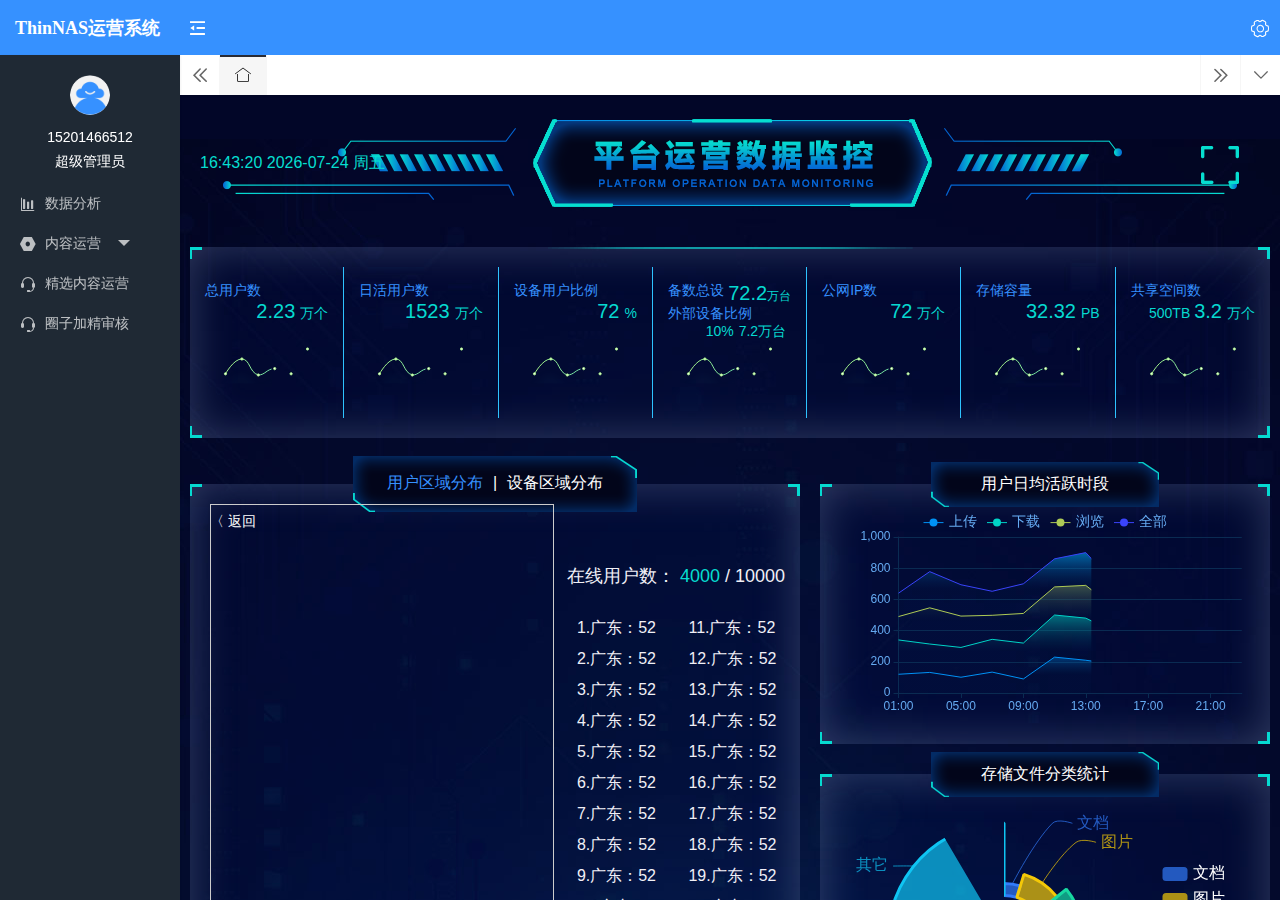
==== commit 4a9e8333: "set" ====
--- a/views/index.html
+++ b/views/index.html
@@ -3,7 +3,7 @@
 <head>
     <meta charset="utf-8">
     <!-- <title>thinNAS</title> -->
-    <title>ThinNAS运营系统</title>
+    <title>ThinNAS精选运营系统</title>
     <meta name="renderer" content="webkit">
     <meta http-equiv="X-UA-Compatible" content="IE=edge,chrome=1">
     <link rel="alternate icon" type="image/png" sizes="16x16" href="images/favicon.png">
@@ -55,6 +55,7 @@
                     </a>
                 </div>
                 <ul class="layui-nav layui-nav-tree" lay-shrink="all" id="LAY-system-side-menu" lay-filter="layadmin-system-side-menu">
+                    
                     <li data-name="get" class="layui-nav-item">
                         <a href="javascript:;" lay-href="console/console.html" lay-tips="数据分析" >
                             <i class="layui-icon iconfont icon-data-analysis"></i>
@@ -80,7 +81,20 @@
                         </dl>
                     </li>
                     
-                
+
+                    <li data-name="get" class="layui-nav-item">
+                        <a href="javascript:;" lay-href="set/question.html" lay-tips="精选内容运营" >
+                            <i class="layui-icon iconfont icon-fuwu2"></i>
+                            <cite>精选内容运营</cite>
+                        </a>
+                    </li>
+
+                    <li data-name="get" class="layui-nav-item">
+                        <a href="javascript:;" lay-href="set/course.html" lay-tips="圈子加精审核" >
+                            <i class="layui-icon iconfont icon-fuwu2"></i>
+                            <cite>圈子加精审核</cite>
+                        </a>
+                    </li>
                 
                 </ul>
             </div>
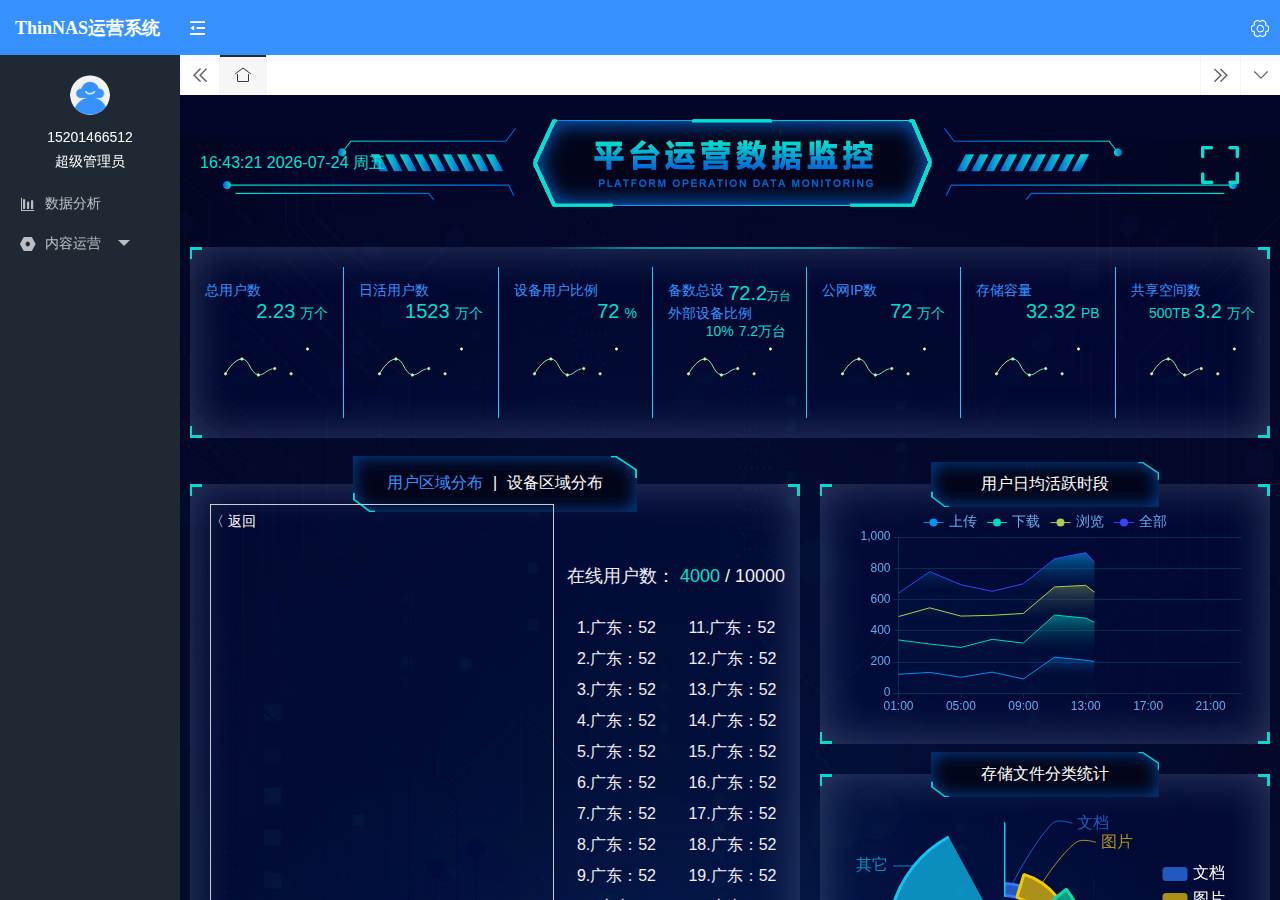
==== commit b6cc54b7: "圈子加精审核及弹框" ====
--- a/views/index.html
+++ b/views/index.html
@@ -62,14 +62,6 @@
                             <cite>数据分析</cite>
                         </a>
                     </li>
-                    
-                   
-                    <!-- <li data-name="get" class="layui-nav-item">
-                        <a href="javascript:;" lay-href="" lay-tips="账号信息" lay-direction="2">
-                            <i class="layui-icon iconfont icon-fuwu2"></i>
-                            <cite>内容运营</cite>
-                        </a>
-                    </li> -->
                     <li data-name="component" class="layui-nav-item ">
                         <a href="javascript:;" lay-tips="设置" lay-direction="2">
                             <i class="layui-icon iconfont icon-xitongguanli"></i>
@@ -77,24 +69,21 @@
                         </a>
                         <dl class="layui-nav-child">
                             <dd><a lay-href="operate/select_list.html">精选运营</a></dd>
-                            <dd data-name="property"><a lay-href="system/circle_list.html">圈子加精审核</a></dd>
+                            <dd data-name="property"><a lay-href="circleAudit/circleAudit_list.html">圈子加精审核</a></dd>
                         </dl>
                     </li>
-                    
-
-                    <li data-name="get" class="layui-nav-item">
+                    <!-- <li data-name="get" class="layui-nav-item">
                         <a href="javascript:;" lay-href="set/question.html" lay-tips="精选内容运营" >
                             <i class="layui-icon iconfont icon-fuwu2"></i>
                             <cite>精选内容运营</cite>
                         </a>
                     </li>
-
                     <li data-name="get" class="layui-nav-item">
                         <a href="javascript:;" lay-href="set/course.html" lay-tips="圈子加精审核" >
                             <i class="layui-icon iconfont icon-fuwu2"></i>
                             <cite>圈子加精审核</cite>
                         </a>
-                    </li>
+                    </li> -->
                 
                 </ul>
             </div>
--- a/views/font_icon/iconfont.css
+++ b/views/font_icon/iconfont.css
@@ -1,10 +1,10 @@
 @font-face {font-family: "iconfont";
-  src: url('iconfont.eot?t=1598600428902'); /* IE9 */
-  src: url('iconfont.eot?t=1598600428902#iefix') format('embedded-opentype'), /* IE6-IE8 */
-  url('[data-uri]') format('woff2'),
-  url('iconfont.woff?t=1598600428902') format('woff'),
-  url('iconfont.ttf?t=1598600428902') format('truetype'), /* chrome, firefox, opera, Safari, Android, iOS 4.2+ */
-  url('iconfont.svg?t=1598600428902#iconfont') format('svg'); /* iOS 4.1- */
+  src: url('iconfont.eot?t=1603268983390'); /* IE9 */
+  src: url('iconfont.eot?t=1603268983390#iefix') format('embedded-opentype'), /* IE6-IE8 */
+  url('[data-uri]') format('woff2'),
+  url('iconfont.woff?t=1603268983390') format('woff'),
+  url('iconfont.ttf?t=1603268983390') format('truetype'), /* chrome, firefox, opera, Safari, Android, iOS 4.2+ */
+  url('iconfont.svg?t=1603268983390#iconfont') format('svg'); /* iOS 4.1- */
 }
 
 .iconfont {
@@ -13,6 +13,10 @@
   font-style: normal;
   -webkit-font-smoothing: antialiased;
   -moz-osx-font-smoothing: grayscale;
+}
+
+.icon-shenhe:before {
+  content: "\e69a";
 }
 
 .icon-ios:before {
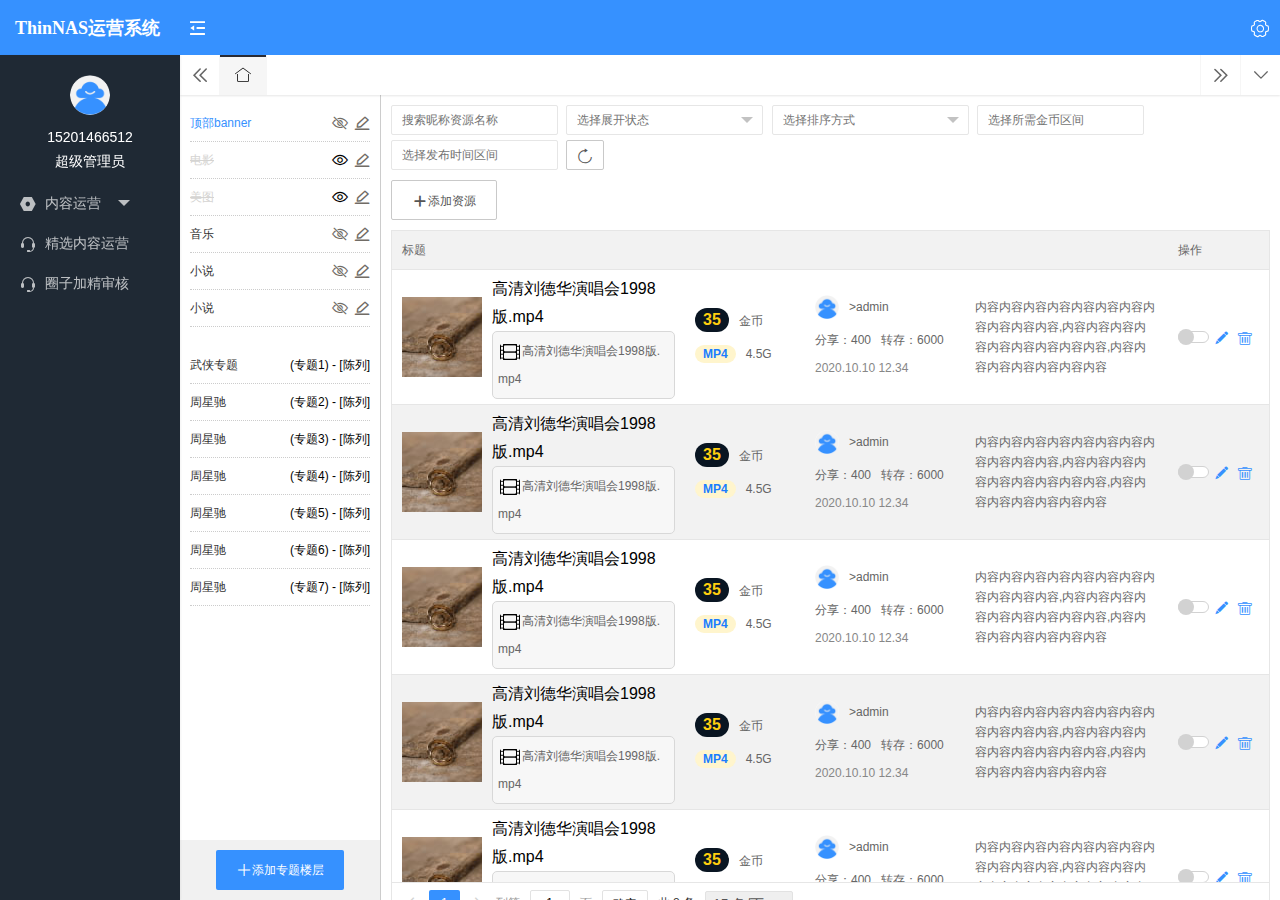
==== commit 10980c13: "Add" ====
--- a/views/index.html
+++ b/views/index.html
@@ -56,12 +56,20 @@
                 </div>
                 <ul class="layui-nav layui-nav-tree" lay-shrink="all" id="LAY-system-side-menu" lay-filter="layadmin-system-side-menu">
                     
-                    <li data-name="get" class="layui-nav-item">
+                    <!-- <li data-name="get" class="layui-nav-item">
                         <a href="javascript:;" lay-href="console/console.html" lay-tips="数据分析" >
                             <i class="layui-icon iconfont icon-data-analysis"></i>
                             <cite>数据分析</cite>
                         </a>
-                    </li>
+                    </li> -->
+                    
+                   
+                    <!-- <li data-name="get" class="layui-nav-item">
+                        <a href="javascript:;" lay-href="" lay-tips="账号信息" lay-direction="2">
+                            <i class="layui-icon iconfont icon-fuwu2"></i>
+                            <cite>内容运营</cite>
+                        </a>
+                    </li> -->
                     <li data-name="component" class="layui-nav-item ">
                         <a href="javascript:;" lay-tips="设置" lay-direction="2">
                             <i class="layui-icon iconfont icon-xitongguanli"></i>
@@ -69,21 +77,24 @@
                         </a>
                         <dl class="layui-nav-child">
                             <dd><a lay-href="operate/select_list.html">精选运营</a></dd>
-                            <dd data-name="property"><a lay-href="circleAudit/circleAudit_list.html">圈子加精审核</a></dd>
+                            <dd data-name="property"><a lay-href="system/circle_list.html">圈子加精审核</a></dd>
                         </dl>
                     </li>
-                    <!-- <li data-name="get" class="layui-nav-item">
-                        <a href="javascript:;" lay-href="set/question.html" lay-tips="精选内容运营" >
+                    
+
+                    <li data-name="get" class="layui-nav-item">
+                        <a href="javascript:;" lay-href="operate/select_list.html" lay-tips="精选内容运营" >
                             <i class="layui-icon iconfont icon-fuwu2"></i>
                             <cite>精选内容运营</cite>
                         </a>
                     </li>
+
                     <li data-name="get" class="layui-nav-item">
-                        <a href="javascript:;" lay-href="set/course.html" lay-tips="圈子加精审核" >
+                        <a href="javascript:;" lay-href="system/circle_list.html" lay-tips="圈子加精审核" >
                             <i class="layui-icon iconfont icon-fuwu2"></i>
                             <cite>圈子加精审核</cite>
                         </a>
-                    </li> -->
+                    </li>
                 
                 </ul>
             </div>
@@ -114,7 +125,7 @@
         <!-- 主体内容 -->
         <div class="layui-body" id="LAY_app_body" style="top:95px;">
             <div class="layadmin-tabsbody-item layui-show">
-                <iframe src="console/console.html" frameborder="0" allowFullScreen=true class="layadmin-iframe"></iframe>
+                <iframe src="operate/select_list.html" frameborder="0" allowFullScreen=true class="layadmin-iframe"></iframe>
             </div>
         </div>
 
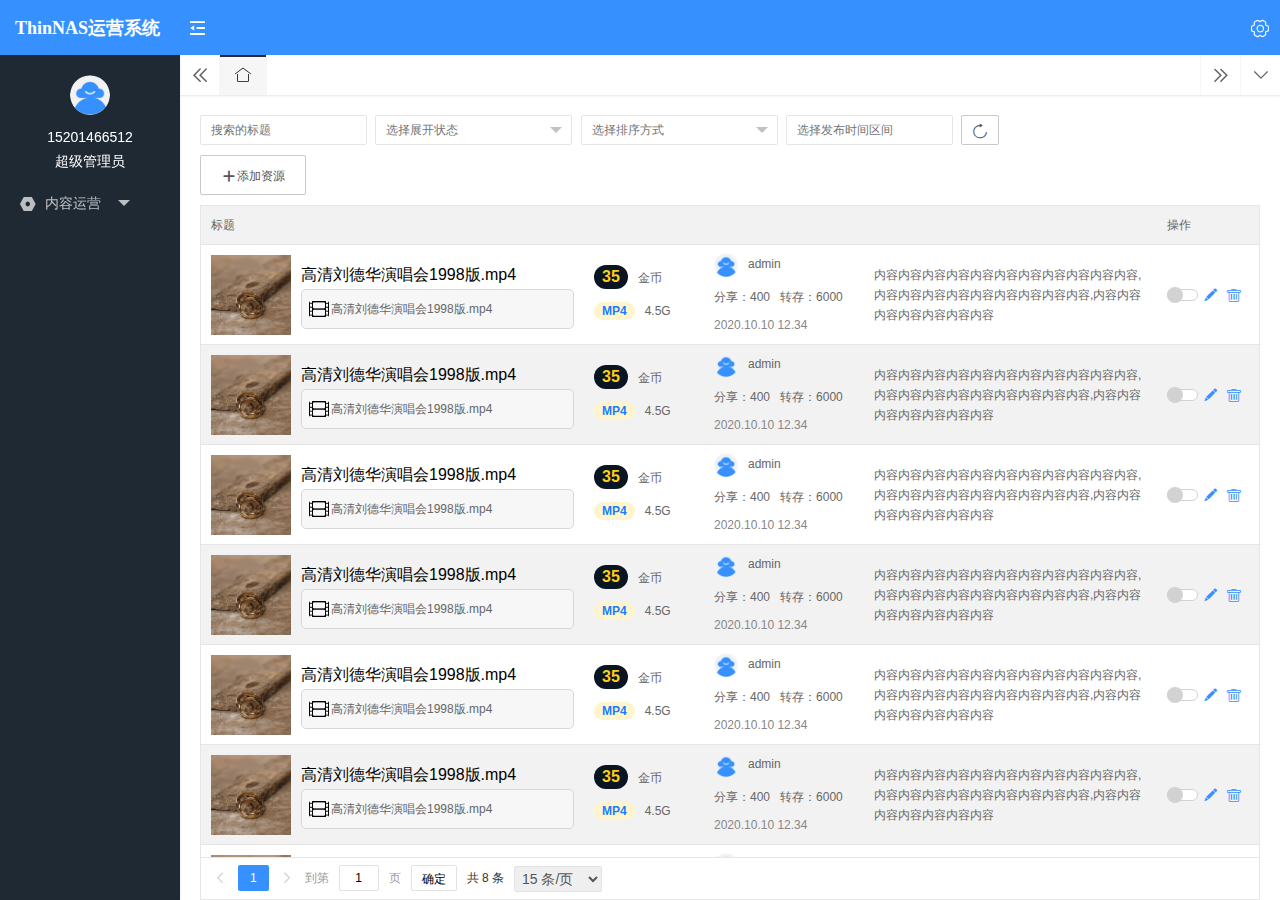
==== commit 23efcf5c: "add" ====
--- a/views/index.html
+++ b/views/index.html
@@ -77,23 +77,8 @@
                         </a>
                         <dl class="layui-nav-child">
                             <dd><a lay-href="operate/select_list.html">精选运营</a></dd>
-                            <dd data-name="property"><a lay-href="system/circle_list.html">圈子加精审核</a></dd>
+                            <dd data-name="property"><a lay-href="circleAudit/circleAudit_list.html">圈子加精审核</a></dd>
                         </dl>
-                    </li>
-                    
-
-                    <li data-name="get" class="layui-nav-item">
-                        <a href="javascript:;" lay-href="operate/select_list.html" lay-tips="精选内容运营" >
-                            <i class="layui-icon iconfont icon-fuwu2"></i>
-                            <cite>精选内容运营</cite>
-                        </a>
-                    </li>
-
-                    <li data-name="get" class="layui-nav-item">
-                        <a href="javascript:;" lay-href="system/circle_list.html" lay-tips="圈子加精审核" >
-                            <i class="layui-icon iconfont icon-fuwu2"></i>
-                            <cite>圈子加精审核</cite>
-                        </a>
                     </li>
                 
                 </ul>
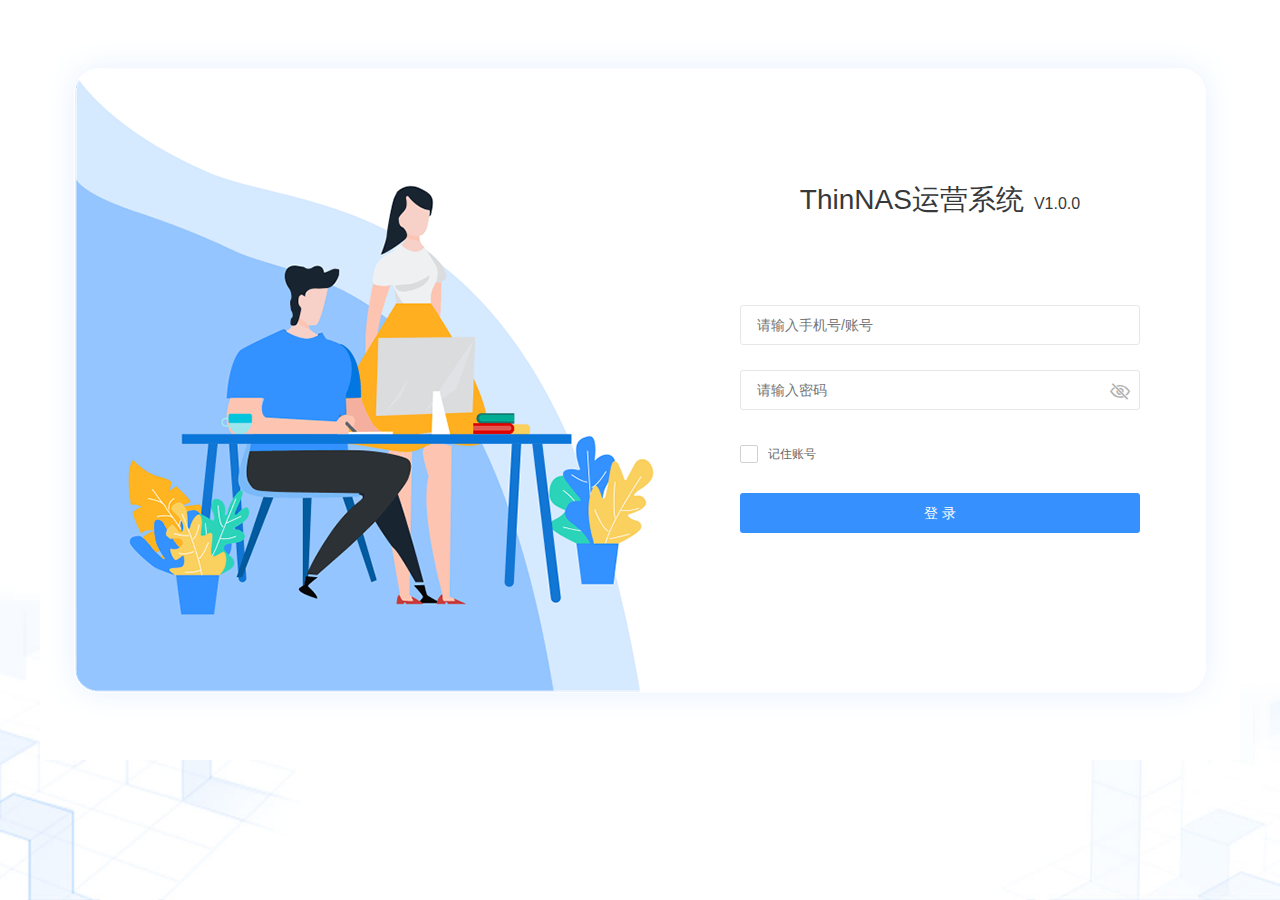
==== commit e61c5514: "登录登出" ====
--- a/views/index.html
+++ b/views/index.html
@@ -34,9 +34,9 @@
                 <li class="layui-nav-item" lay-unselect>
                     <i class="layui-icon iconfont icon-shezhi"></i>
                     <dl class="layui-nav-child">
-                        <dd><a lay-href="set/course.html"><i class="layui-icon iconfont icon-shiyongjiaocheng"></i>使用教程</a></dd>
+                        <!-- <dd><a lay-href="set/course.html"><i class="layui-icon iconfont icon-shiyongjiaocheng"></i>使用教程</a></dd>
                         <dd><a lay-href="set/question.html"><i class="layui-icon iconfont icon-changjianwenti"></i>常见问题</a></dd>
-                        <dd class="layui-ds" data-type="changepwd" ><a href="javascript:;"><i class="layui-icon iconfont icon-xiugaimima"></i>修改密码</a></dd>
+                        <dd class="layui-ds" data-type="changepwd" ><a href="javascript:;"><i class="layui-icon iconfont icon-xiugaimima"></i>修改密码</a></dd> -->
                         <dd class="layui-ds" data-type="loginout" ><a href="javascript:;"><i class="layui-icon iconfont icon-exit-logon"></i>退出登录</a></dd>
                     </dl>
                 </li>
@@ -50,7 +50,7 @@
                 <div class="layui-head">
                     <a href="javascript:;" lay-href="">
                         <img id="headimg" src="images/headImg.png" width="40" height="40" />
-                        <p id="phone">15201466512</p>
+                        <p id="phone">130xxxxxxxx</p>
                         <p id="username">超级管理员</p>
                     </a>
                 </div>
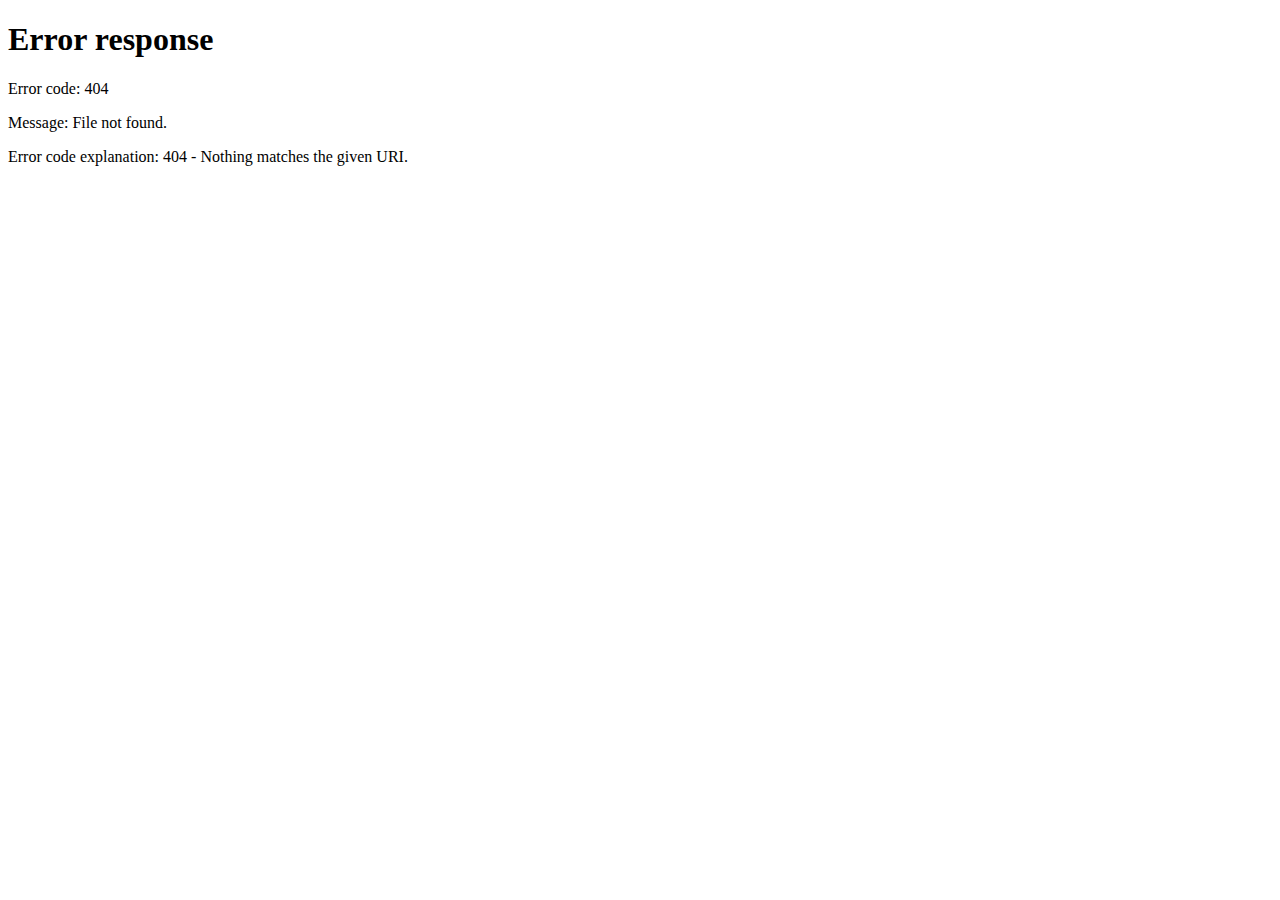
==== commit f6b36239: "login" ====
--- a/views/index.html
+++ b/views/index.html
@@ -50,8 +50,8 @@
                 <div class="layui-head">
                     <a href="javascript:;" lay-href="">
                         <img id="headimg" src="images/headImg.png" width="40" height="40" />
-                        <p id="phone">130xxxxxxxx</p>
-                        <p id="username">超级管理员</p>
+                        <p id="phone">jinqunkeji</p>
+                        <p id="username">北京劲群科技</p>
                     </a>
                 </div>
                 <ul class="layui-nav layui-nav-tree" lay-shrink="all" id="LAY-system-side-menu" lay-filter="layadmin-system-side-menu">
